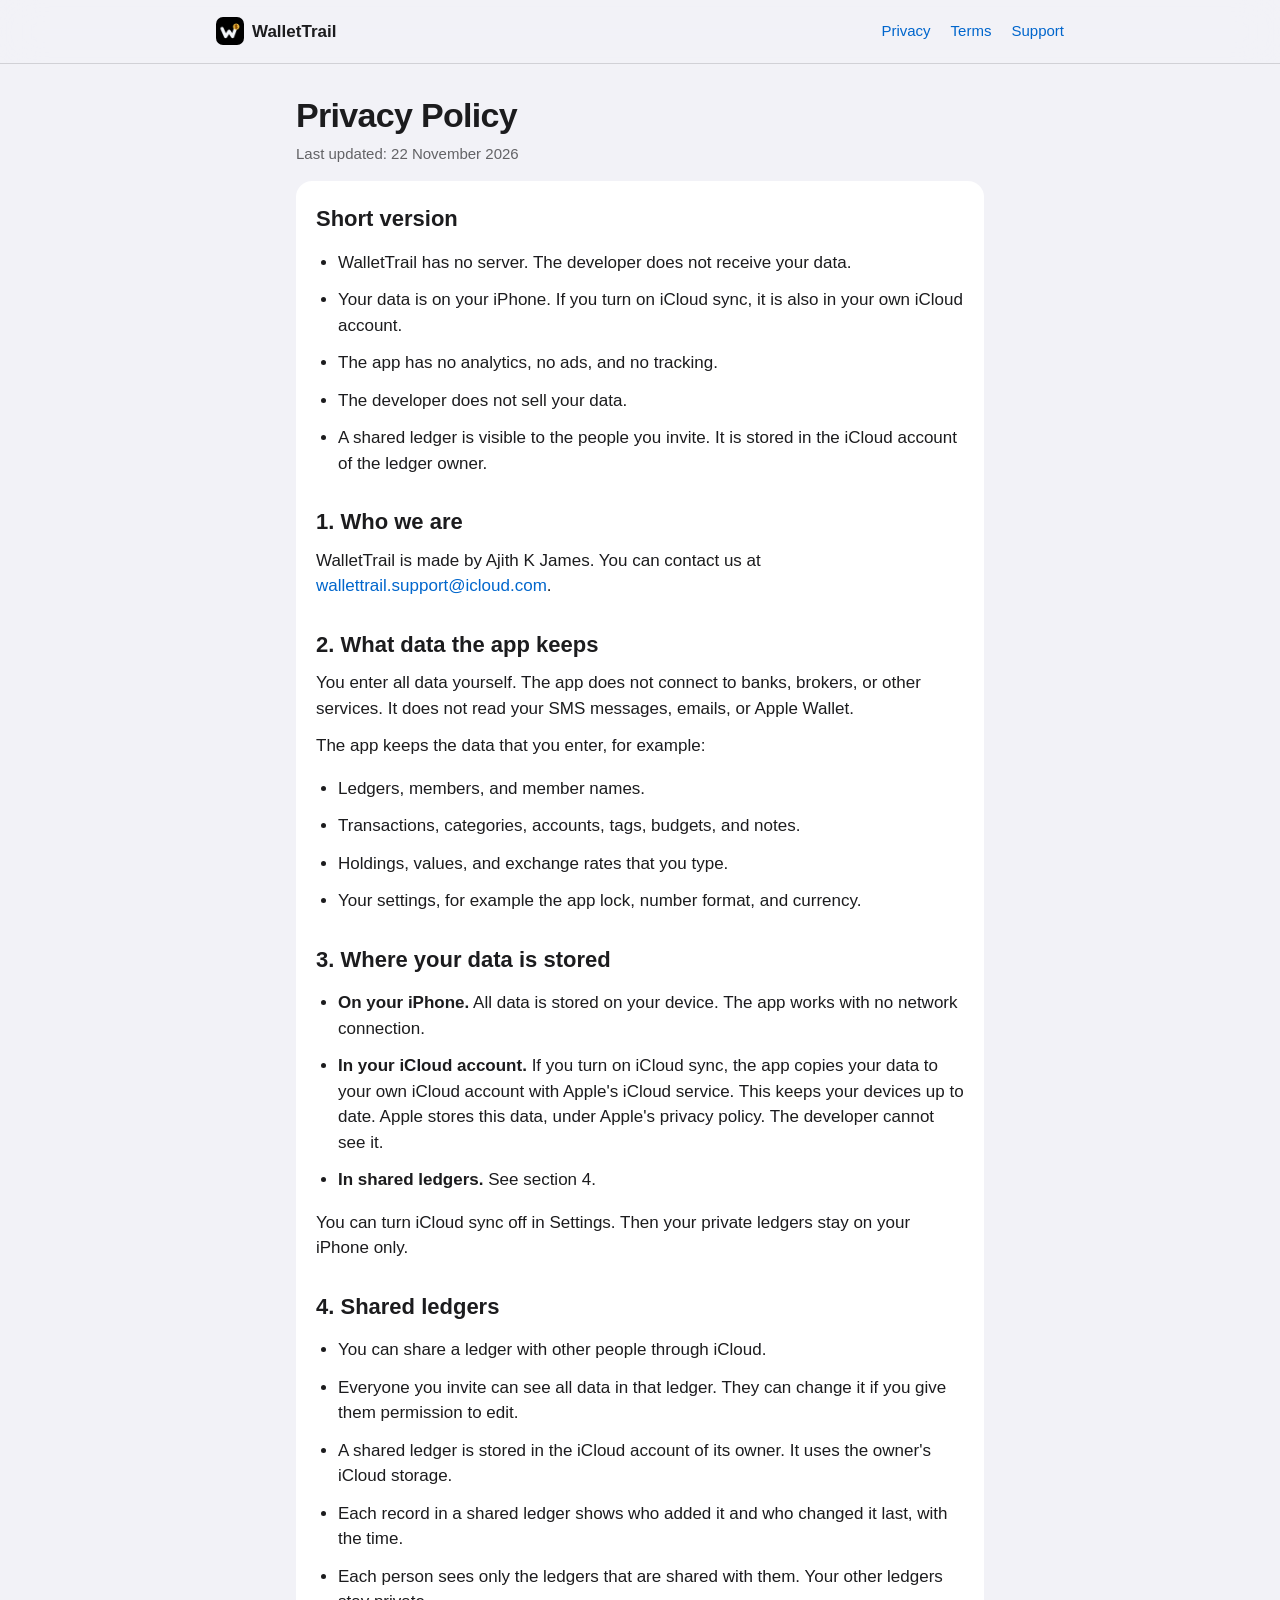
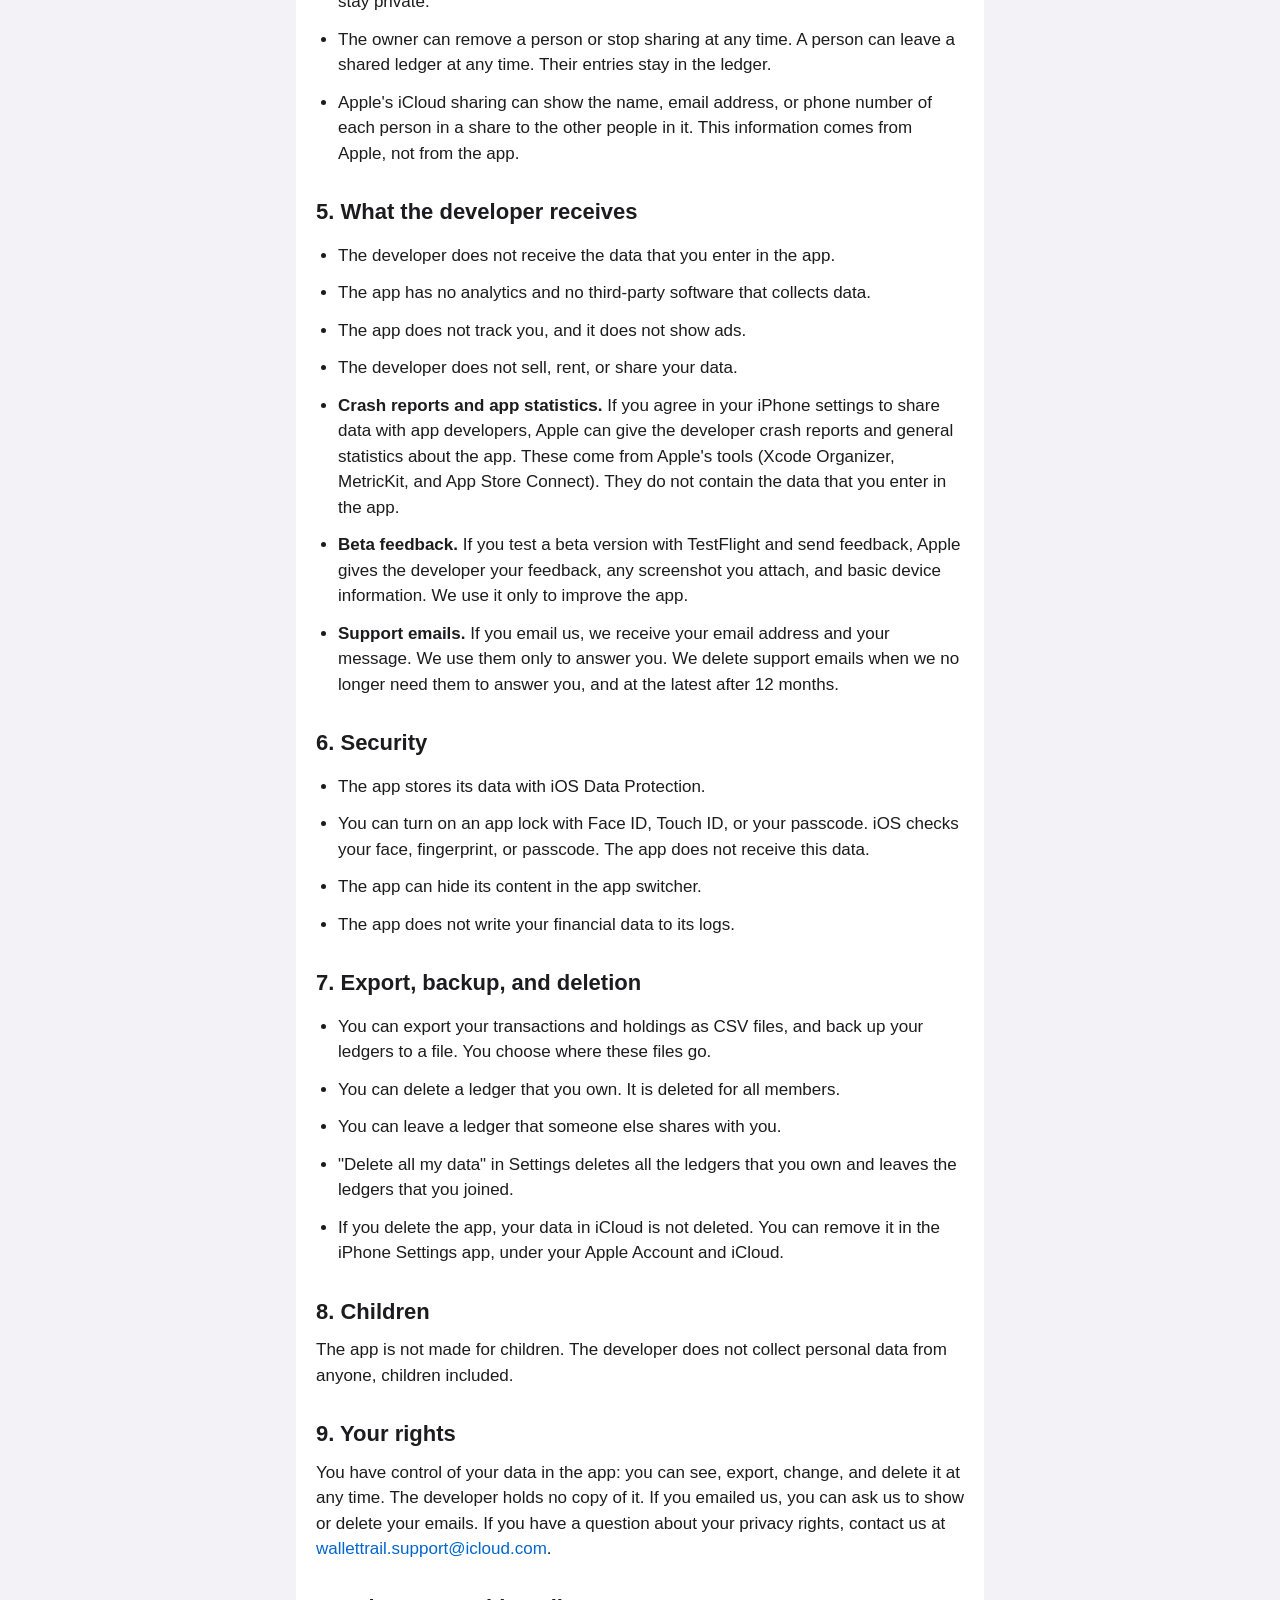
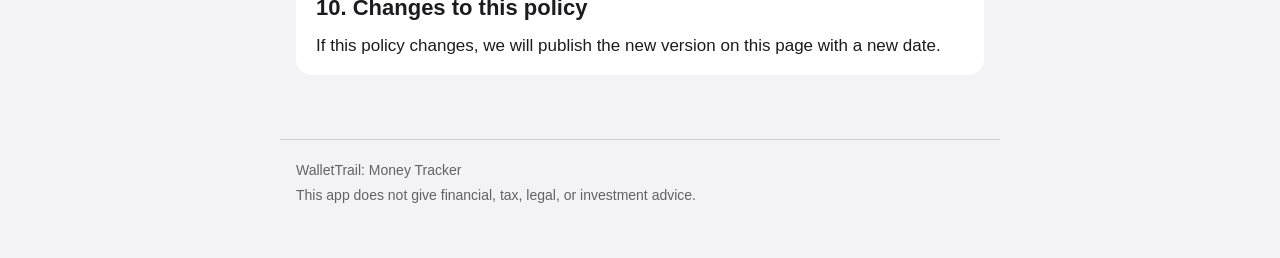
==== privacy/index.html @ 078bd581 "Add files via upload" ====
<!doctype html>
<html lang="en">
  <head>
    <meta charset="utf-8" />
    <meta name="viewport" content="width=device-width, initial-scale=1" />
    <meta name="color-scheme" content="light dark" />
    <meta name="referrer" content="no-referrer" />
    <meta name="description" content="How WalletTrail handles your data: it stays on your iPhone and in your own iCloud." />
    <link rel="apple-touch-icon" href="../apple-touch-icon.png" />
    <title>Privacy Policy — WalletTrail</title>
    <link rel="stylesheet" crossorigin href="../assets/index-BAMMRx-Z.css">
  </head>
  <body>
    <div id="root"><header class="bar"><nav class="nav" aria-label="Main"><a class="brand" href="../"><picture><source srcSet="../icon-dark.png" media="(prefers-color-scheme: dark)"/><img src="../icon-light.png" alt="" width="28" height="28"/></picture><span>WalletTrail</span></a><span class="links"><a href="../privacy/">Privacy</a><a href="../terms/">Terms</a><a href="../support/">Support</a></span></nav></header><main class="main"><h1>Privacy Policy</h1><p class="muted">Last updated: 22 November 2026</p><article class="card prose"><h2>Short version</h2><ul><li>WalletTrail has no server. The developer does not receive your data.</li><li>Your data is on your iPhone. If you turn on iCloud sync, it is also in your own iCloud account.</li><li>The app has no analytics, no ads, and no tracking.</li><li>The developer does not sell your data.</li><li>A shared ledger is visible to the people you invite. It is stored in the iCloud account of the ledger owner.</li></ul><h2>1. Who we are</h2><p>WalletTrail is made by Ajith K James. You can contact us at <a href="mailto:wallettrail.support@icloud.com">wallettrail.support@icloud.com</a>.</p><h2>2. What data the app keeps</h2><p>You enter all data yourself. The app does not connect to banks, brokers, or other services. It does not read your SMS messages, emails, or Apple Wallet.</p><p>The app keeps the data that you enter, for example:</p><ul><li>Ledgers, members, and member names.</li><li>Transactions, categories, accounts, tags, budgets, and notes.</li><li>Holdings, values, and exchange rates that you type.</li><li>Your settings, for example the app lock, number format, and currency.</li></ul><h2>3. Where your data is stored</h2><ul><li><strong>On your iPhone.</strong> All data is stored on your device. The app works with no network connection.</li><li><strong>In your iCloud account.</strong> If you turn on iCloud sync, the app copies your data to your own iCloud account with Apple&#x27;s iCloud service. This keeps your devices up to date. Apple stores this data, under Apple&#x27;s privacy policy. The developer cannot see it.</li><li><strong>In shared ledgers.</strong> See section 4.</li></ul><p>You can turn iCloud sync off in Settings. Then your private ledgers stay on your iPhone only.</p><h2>4. Shared ledgers</h2><ul><li>You can share a ledger with other people through iCloud.</li><li>Everyone you invite can see all data in that ledger. They can change it if you give them permission to edit.</li><li>A shared ledger is stored in the iCloud account of its owner. It uses the owner&#x27;s iCloud storage.</li><li>Each record in a shared ledger shows who added it and who changed it last, with the time.</li><li>Each person sees only the ledgers that are shared with them. Your other ledgers stay private.</li><li>The owner can remove a person or stop sharing at any time. A person can leave a shared ledger at any time. Their entries stay in the ledger.</li><li>Apple&#x27;s iCloud sharing can show the name, email address, or phone number of each person in a share to the other people in it. This information comes from Apple, not from the app.</li></ul><h2>5. What the developer receives</h2><ul><li>The developer does not receive the data that you enter in the app.</li><li>The app has no analytics and no third-party software that collects data.</li><li>The app does not track you, and it does not show ads.</li><li>The developer does not sell, rent, or share your data.</li><li><strong>Crash reports and app statistics.</strong> If you agree in your iPhone settings to share data with app developers, Apple can give the developer crash reports and general statistics about the app. These come from Apple&#x27;s tools (Xcode Organizer, MetricKit, and App Store Connect). They do not contain the data that you enter in the app.</li><li><strong>Beta feedback.</strong> If you test a beta version with TestFlight and send feedback, Apple gives the developer your feedback, any screenshot you attach, and basic device information. We use it only to improve the app.</li><li><strong>Support emails.</strong> If you email us, we receive your email address and your message. We use them only to answer you. We delete support emails when we no longer need them to answer you, and at the latest after 12 months.</li></ul><h2>6. Security</h2><ul><li>The app stores its data with iOS Data Protection.</li><li>You can turn on an app lock with Face ID, Touch ID, or your passcode. iOS checks your face, fingerprint, or passcode. The app does not receive this data.</li><li>The app can hide its content in the app switcher.</li><li>The app does not write your financial data to its logs.</li></ul><h2>7. Export, backup, and deletion</h2><ul><li>You can export your transactions and holdings as CSV files, and back up your ledgers to a file. You choose where these files go.</li><li>You can delete a ledger that you own. It is deleted for all members.</li><li>You can leave a ledger that someone else shares with you.</li><li>&quot;Delete all my data&quot; in Settings deletes all the ledgers that you own and leaves the ledgers that you joined.</li><li>If you delete the app, your data in iCloud is not deleted. You can remove it in the iPhone Settings app, under your Apple Account and iCloud.</li></ul><h2>8. Children</h2><p>The app is not made for children. The developer does not collect personal data from anyone, children included.</p><h2>9. Your rights</h2><p>You have control of your data in the app: you can see, export, change, and delete it at any time. The developer holds no copy of it. If you emailed us, you can ask us to show or delete your emails. If you have a question about your privacy rights, contact us at <a href="mailto:wallettrail.support@icloud.com">wallettrail.support@icloud.com</a>.</p><h2>10. Changes to this policy</h2><p>If this policy changes, we will publish the new version on this page with a new date.</p></article></main><footer class="footer"><p>WalletTrail: Money Tracker</p><p>This app does not give financial, tax, legal, or investment advice.</p></footer></div>
  </body>
</html>
---- assets/index-BAMMRx-Z.css ----
:root{--lightningcss-light:initial;--lightningcss-dark: ;color-scheme:light dark;--bg:#f2f2f7;--card:#fff;--text:#1c1c1e;--muted:#636366;--accent:#06c;--line:#d1d1d6;--bar:#f2f2f7cc}@media (prefers-color-scheme:dark){:root{--lightningcss-light: ;--lightningcss-dark:initial;--bg:#000;--card:#1c1c1e;--text:#f2f2f7;--muted:#aeaeb2;--accent:#4da3ff;--line:#38383a;--bar:#000000bf}}*{box-sizing:border-box}html{-webkit-text-size-adjust:100%}body{background:var(--bg);color:var(--text);margin:0;font:17px/1.5 -apple-system,BlinkMacSystemFont,SF Pro Text,Helvetica Neue,Arial,sans-serif}a{color:var(--accent);text-decoration:none}a:hover,a:focus-visible{text-decoration:underline}.bar{z-index:1;background:var(--bar);-webkit-backdrop-filter:saturate(180%)blur(20px);backdrop-filter:saturate(180%)blur(20px);border-bottom:1px solid var(--line);position:sticky;top:0}.nav{flex-wrap:wrap;justify-content:space-between;align-items:center;gap:16px;max-width:880px;margin:0 auto;padding:10px 16px;display:flex}.brand{color:var(--text);align-items:center;gap:8px;font-weight:600;display:inline-flex}.brand img{border-radius:7px;display:block}.links{gap:20px;font-size:15px;display:inline-flex}.links a{padding:10px 0;display:inline-block}.main{max-width:720px;margin:0 auto;padding:32px 16px 48px}h1{letter-spacing:-.02em;margin:0 0 8px;font-size:34px;line-height:1.15}h2{margin:32px 0 8px;font-size:22px;line-height:1.25}.muted{color:var(--muted);margin:0 0 16px;font-size:15px}.card{background:var(--card);border-radius:16px;margin:16px 0;padding:4px 20px}.prose p,.prose li{margin:12px 0}.prose h2:first-child{margin-top:20px}ul{padding-left:22px}.hero{text-align:center;padding:24px 0 8px}.hero-icon{border-radius:28px;box-shadow:0 8px 24px #00000026}.hero h1{margin-top:20px;font-size:44px}.lead{max-width:30ch;margin:8px auto 12px;font-size:21px;line-height:1.4}.grid{grid-template-columns:repeat(auto-fit,minmax(260px,1fr));gap:16px;margin-top:24px;display:grid}.grid .card{margin:0;padding:16px 20px}.feature h2{margin:4px 0 6px;font-size:19px}.feature p{color:var(--muted);margin:0 0 4px}.footer{border-top:1px solid var(--line);max-width:720px;color:var(--muted);margin:0 auto;padding:16px 16px 48px;font-size:14px}.footer p{margin:4px 0}
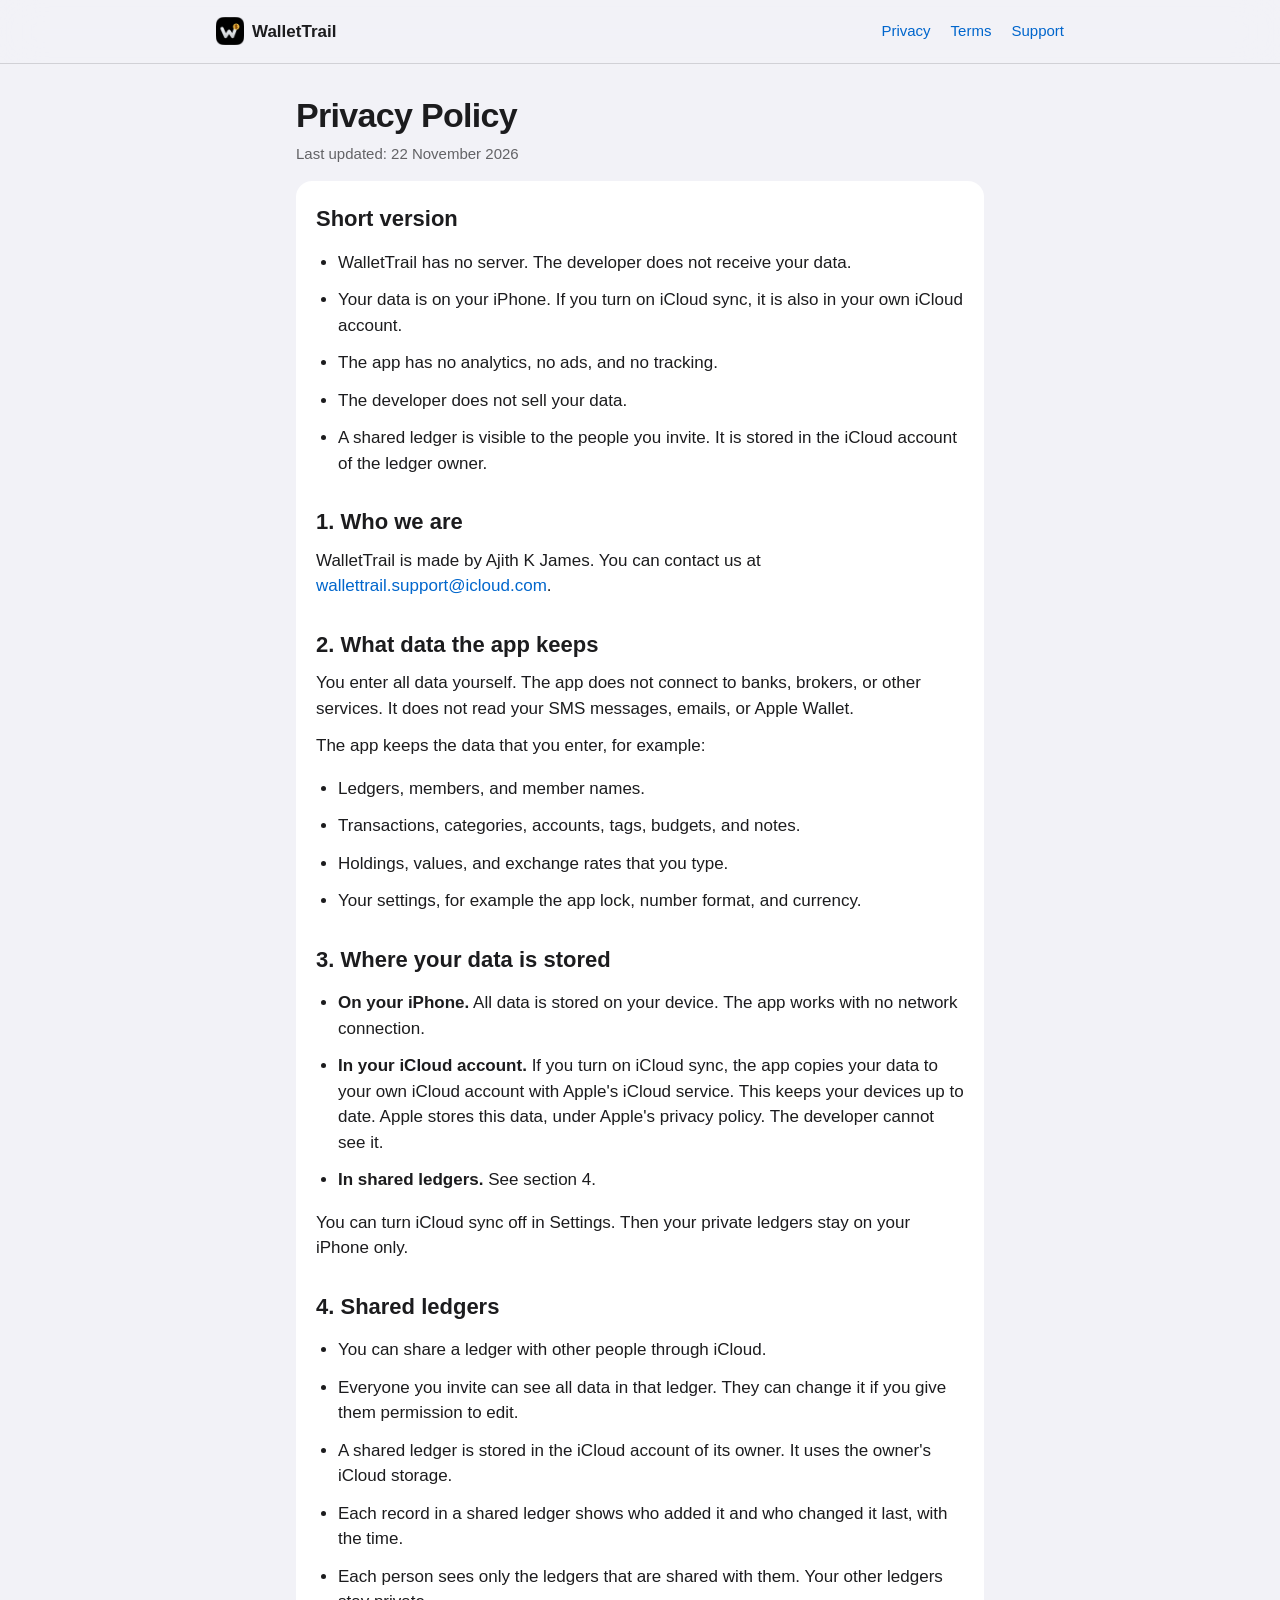
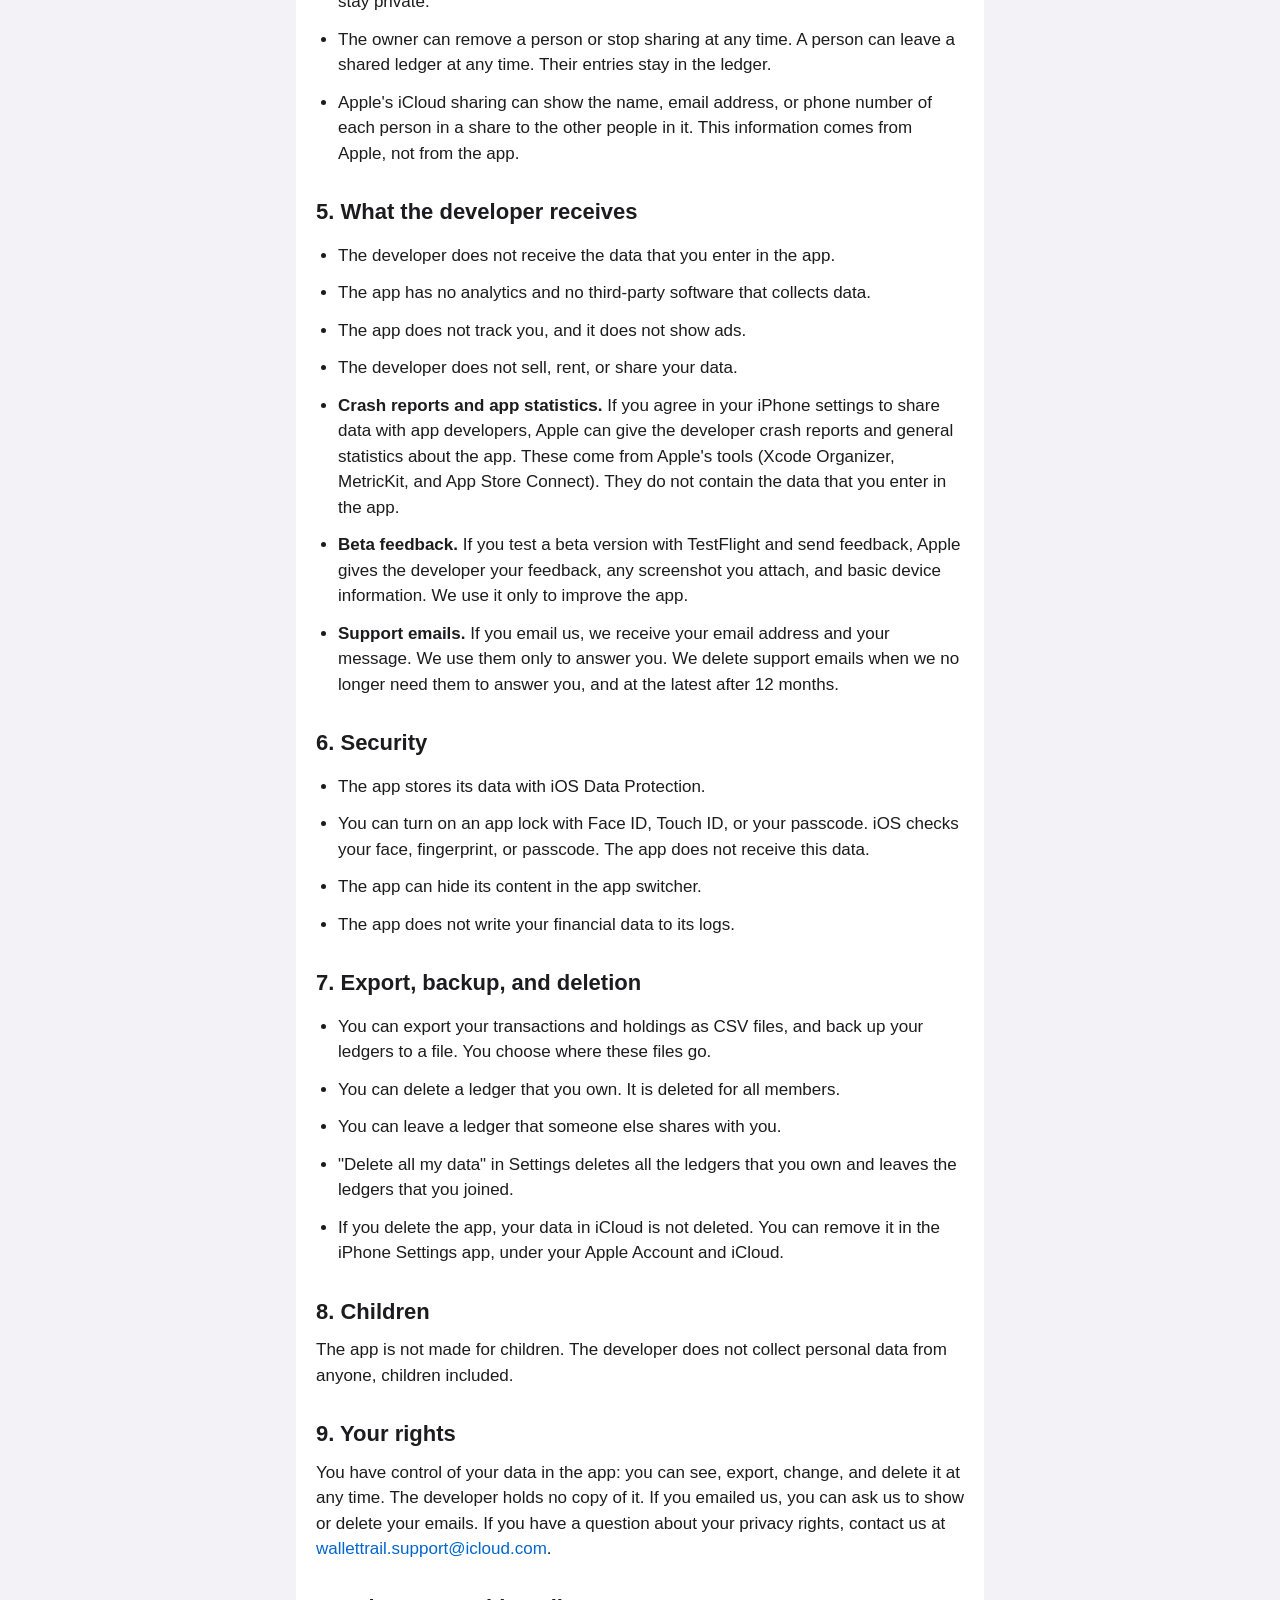
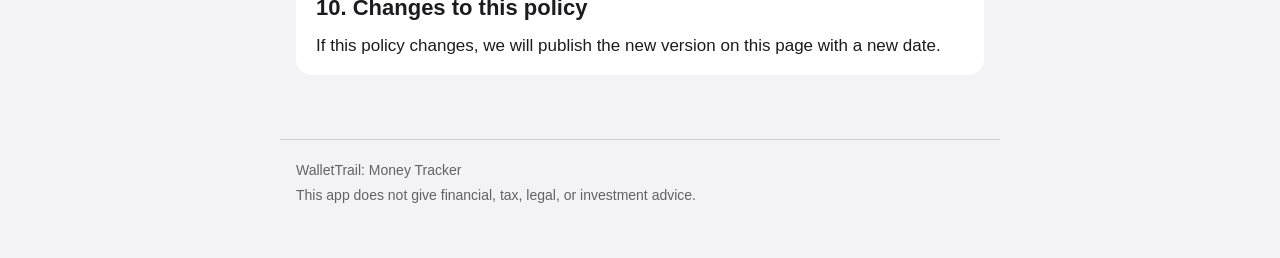
==== commit 195fe697: "Add files via upload" ====
--- a/privacy/index.html
+++ b/privacy/index.html
@@ -8,7 +8,7 @@
     <meta name="description" content="How WalletTrail handles your data: it stays on your iPhone and in your own iCloud." />
     <link rel="apple-touch-icon" href="../apple-touch-icon.png" />
     <title>Privacy Policy — WalletTrail</title>
-    <link rel="stylesheet" crossorigin href="../assets/index-BAMMRx-Z.css">
+    <link rel="stylesheet" crossorigin href="../assets/index-NxBphor-.css">
   </head>
   <body>
     <div id="root"><header class="bar"><nav class="nav" aria-label="Main"><a class="brand" href="../"><picture><source srcSet="../icon-dark.png" media="(prefers-color-scheme: dark)"/><img src="../icon-light.png" alt="" width="28" height="28"/></picture><span>WalletTrail</span></a><span class="links"><a href="../privacy/">Privacy</a><a href="../terms/">Terms</a><a href="../support/">Support</a></span></nav></header><main class="main"><h1>Privacy Policy</h1><p class="muted">Last updated: 22 November 2026</p><article class="card prose"><h2>Short version</h2><ul><li>WalletTrail has no server. The developer does not receive your data.</li><li>Your data is on your iPhone. If you turn on iCloud sync, it is also in your own iCloud account.</li><li>The app has no analytics, no ads, and no tracking.</li><li>The developer does not sell your data.</li><li>A shared ledger is visible to the people you invite. It is stored in the iCloud account of the ledger owner.</li></ul><h2>1. Who we are</h2><p>WalletTrail is made by Ajith K James. You can contact us at <a href="mailto:wallettrail.support@icloud.com">wallettrail.support@icloud.com</a>.</p><h2>2. What data the app keeps</h2><p>You enter all data yourself. The app does not connect to banks, brokers, or other services. It does not read your SMS messages, emails, or Apple Wallet.</p><p>The app keeps the data that you enter, for example:</p><ul><li>Ledgers, members, and member names.</li><li>Transactions, categories, accounts, tags, budgets, and notes.</li><li>Holdings, values, and exchange rates that you type.</li><li>Your settings, for example the app lock, number format, and currency.</li></ul><h2>3. Where your data is stored</h2><ul><li><strong>On your iPhone.</strong> All data is stored on your device. The app works with no network connection.</li><li><strong>In your iCloud account.</strong> If you turn on iCloud sync, the app copies your data to your own iCloud account with Apple&#x27;s iCloud service. This keeps your devices up to date. Apple stores this data, under Apple&#x27;s privacy policy. The developer cannot see it.</li><li><strong>In shared ledgers.</strong> See section 4.</li></ul><p>You can turn iCloud sync off in Settings. Then your private ledgers stay on your iPhone only.</p><h2>4. Shared ledgers</h2><ul><li>You can share a ledger with other people through iCloud.</li><li>Everyone you invite can see all data in that ledger. They can change it if you give them permission to edit.</li><li>A shared ledger is stored in the iCloud account of its owner. It uses the owner&#x27;s iCloud storage.</li><li>Each record in a shared ledger shows who added it and who changed it last, with the time.</li><li>Each person sees only the ledgers that are shared with them. Your other ledgers stay private.</li><li>The owner can remove a person or stop sharing at any time. A person can leave a shared ledger at any time. Their entries stay in the ledger.</li><li>Apple&#x27;s iCloud sharing can show the name, email address, or phone number of each person in a share to the other people in it. This information comes from Apple, not from the app.</li></ul><h2>5. What the developer receives</h2><ul><li>The developer does not receive the data that you enter in the app.</li><li>The app has no analytics and no third-party software that collects data.</li><li>The app does not track you, and it does not show ads.</li><li>The developer does not sell, rent, or share your data.</li><li><strong>Crash reports and app statistics.</strong> If you agree in your iPhone settings to share data with app developers, Apple can give the developer crash reports and general statistics about the app. These come from Apple&#x27;s tools (Xcode Organizer, MetricKit, and App Store Connect). They do not contain the data that you enter in the app.</li><li><strong>Beta feedback.</strong> If you test a beta version with TestFlight and send feedback, Apple gives the developer your feedback, any screenshot you attach, and basic device information. We use it only to improve the app.</li><li><strong>Support emails.</strong> If you email us, we receive your email address and your message. We use them only to answer you. We delete support emails when we no longer need them to answer you, and at the latest after 12 months.</li></ul><h2>6. Security</h2><ul><li>The app stores its data with iOS Data Protection.</li><li>You can turn on an app lock with Face ID, Touch ID, or your passcode. iOS checks your face, fingerprint, or passcode. The app does not receive this data.</li><li>The app can hide its content in the app switcher.</li><li>The app does not write your financial data to its logs.</li></ul><h2>7. Export, backup, and deletion</h2><ul><li>You can export your transactions and holdings as CSV files, and back up your ledgers to a file. You choose where these files go.</li><li>You can delete a ledger that you own. It is deleted for all members.</li><li>You can leave a ledger that someone else shares with you.</li><li>&quot;Delete all my data&quot; in Settings deletes all the ledgers that you own and leaves the ledgers that you joined.</li><li>If you delete the app, your data in iCloud is not deleted. You can remove it in the iPhone Settings app, under your Apple Account and iCloud.</li></ul><h2>8. Children</h2><p>The app is not made for children. The developer does not collect personal data from anyone, children included.</p><h2>9. Your rights</h2><p>You have control of your data in the app: you can see, export, change, and delete it at any time. The developer holds no copy of it. If you emailed us, you can ask us to show or delete your emails. If you have a question about your privacy rights, contact us at <a href="mailto:wallettrail.support@icloud.com">wallettrail.support@icloud.com</a>.</p><h2>10. Changes to this policy</h2><p>If this policy changes, we will publish the new version on this page with a new date.</p></article></main><footer class="footer"><p>WalletTrail: Money Tracker</p><p>This app does not give financial, tax, legal, or investment advice.</p></footer></div>
--- a/assets/index-NxBphor-.css
+++ b/assets/index-NxBphor-.css
@@ -0,0 +1 @@
+:root{--lightningcss-light:initial;--lightningcss-dark: ;color-scheme:light dark;--bg:#f2f2f7;--card:#fff;--text:#1c1c1e;--muted:#636366;--accent:#06c;--line:#d1d1d6;--bar:#f2f2f7cc}@media (prefers-color-scheme:dark){:root{--lightningcss-light: ;--lightningcss-dark:initial;--bg:#000;--card:#1c1c1e;--text:#f2f2f7;--muted:#aeaeb2;--accent:#4da3ff;--line:#38383a;--bar:#000000bf}}*{box-sizing:border-box}html{-webkit-text-size-adjust:100%}body{background:var(--bg);color:var(--text);margin:0;font:17px/1.5 -apple-system,BlinkMacSystemFont,SF Pro Text,Helvetica Neue,Arial,sans-serif}a{color:var(--accent);text-decoration:none}a:hover,a:focus-visible{text-decoration:underline}.bar{z-index:1;background:var(--bar);-webkit-backdrop-filter:saturate(180%)blur(20px);backdrop-filter:saturate(180%)blur(20px);border-bottom:1px solid var(--line);position:sticky;top:0}.nav{flex-wrap:wrap;justify-content:space-between;align-items:center;gap:16px;max-width:880px;margin:0 auto;padding:10px 16px;display:flex}.brand{color:var(--text);align-items:center;gap:8px;font-weight:600;display:inline-flex}.brand img{display:block}.links{gap:20px;font-size:15px;display:inline-flex}.links a{padding:10px 0;display:inline-block}.main{max-width:720px;margin:0 auto;padding:32px 16px 48px}h1{letter-spacing:-.02em;margin:0 0 8px;font-size:34px;line-height:1.15}h2{margin:32px 0 8px;font-size:22px;line-height:1.25}.muted{color:var(--muted);margin:0 0 16px;font-size:15px}.card{background:var(--card);border-radius:16px;margin:16px 0;padding:4px 20px}.prose p,.prose li{margin:12px 0}.prose h2:first-child{margin-top:20px}ul{padding-left:22px}.hero{text-align:center;padding:24px 0 8px}.hero-icon{filter:drop-shadow(0 8px 16px #0000002e)}.hero h1{margin-top:20px;font-size:44px}.lead{max-width:30ch;margin:8px auto 12px;font-size:21px;line-height:1.4}.grid{grid-template-columns:repeat(auto-fit,minmax(260px,1fr));gap:16px;margin-top:24px;display:grid}.grid .card{margin:0;padding:16px 20px}.feature h2{margin:4px 0 6px;font-size:19px}.feature p{color:var(--muted);margin:0 0 4px}.footer{border-top:1px solid var(--line);max-width:720px;color:var(--muted);margin:0 auto;padding:16px 16px 48px;font-size:14px}.footer p{margin:4px 0}
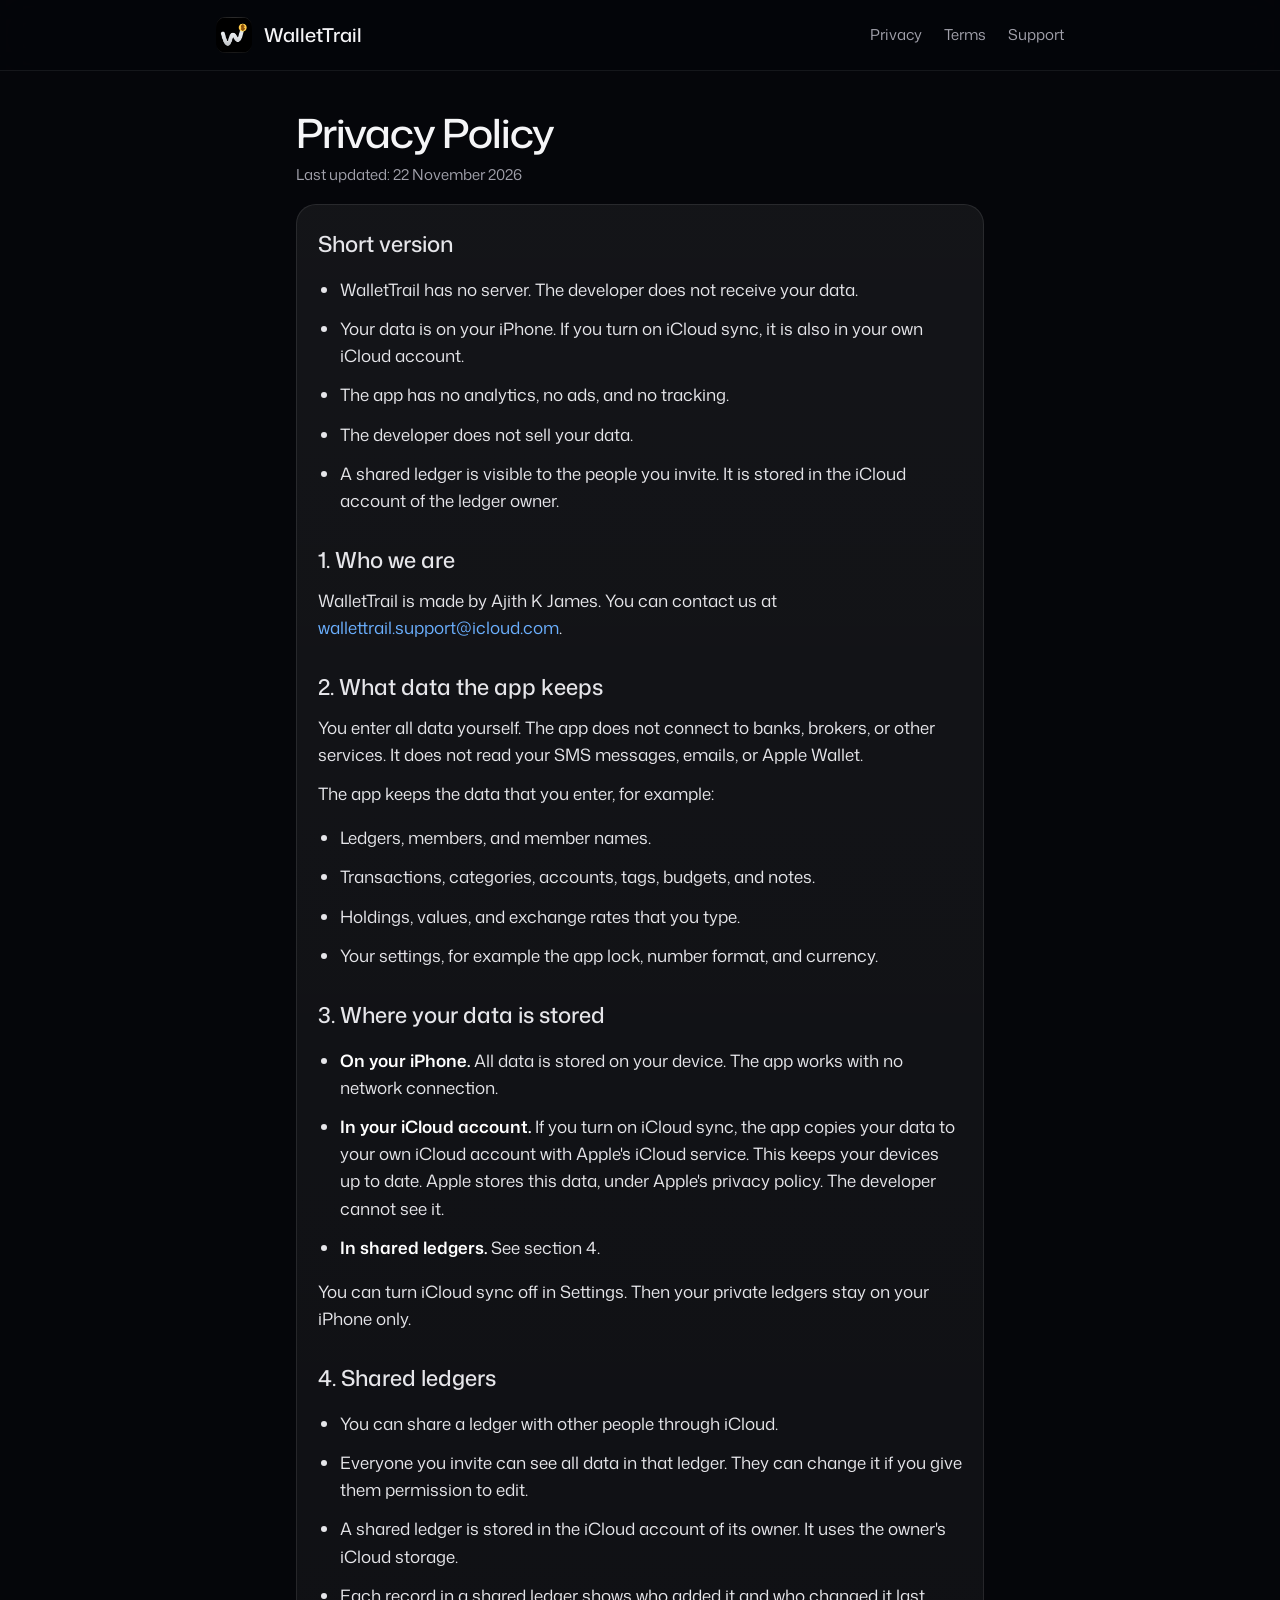
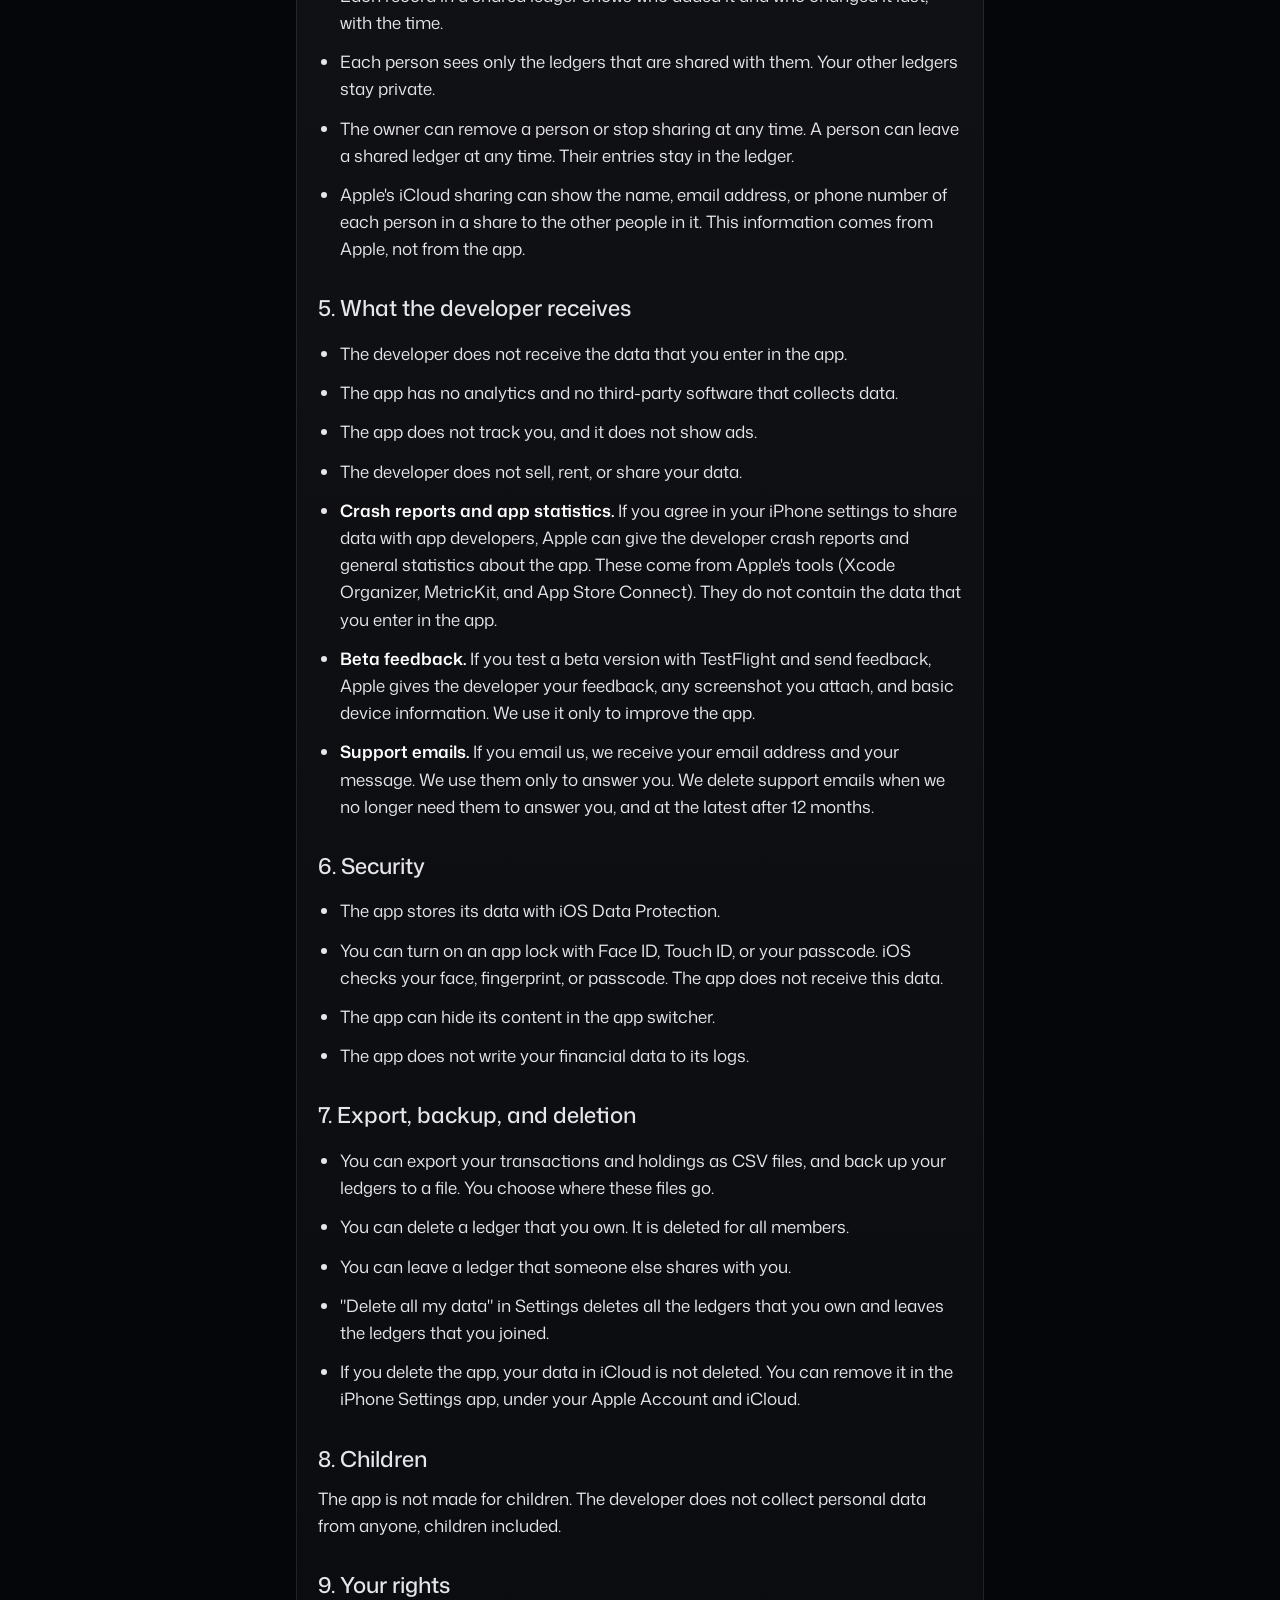
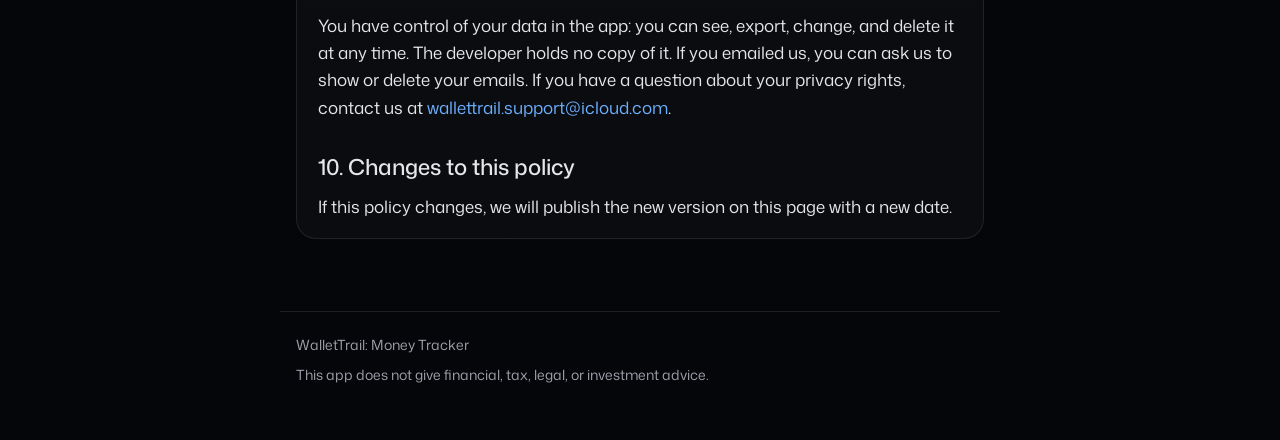
==== commit 0438f472: "New landing page (build 19 screens, H3 icon)" ====
--- a/privacy/index.html
+++ b/privacy/index.html
@@ -3,14 +3,15 @@
   <head>
     <meta charset="utf-8" />
     <meta name="viewport" content="width=device-width, initial-scale=1" />
-    <meta name="color-scheme" content="light dark" />
+    <meta name="color-scheme" content="dark" />
+    <meta name="theme-color" content="#05060a" />
     <meta name="referrer" content="no-referrer" />
     <meta name="description" content="How WalletTrail handles your data: it stays on your iPhone and in your own iCloud." />
     <link rel="apple-touch-icon" href="../apple-touch-icon.png" />
     <title>Privacy Policy — WalletTrail</title>
-    <link rel="stylesheet" crossorigin href="../assets/index-NxBphor-.css">
+    <link rel="stylesheet" crossorigin href="../assets/index-jFEwWYiS.css">
   </head>
   <body>
-    <div id="root"><header class="bar"><nav class="nav" aria-label="Main"><a class="brand" href="../"><picture><source srcSet="../icon-dark.png" media="(prefers-color-scheme: dark)"/><img src="../icon-light.png" alt="" width="28" height="28"/></picture><span>WalletTrail</span></a><span class="links"><a href="../privacy/">Privacy</a><a href="../terms/">Terms</a><a href="../support/">Support</a></span></nav></header><main class="main"><h1>Privacy Policy</h1><p class="muted">Last updated: 22 November 2026</p><article class="card prose"><h2>Short version</h2><ul><li>WalletTrail has no server. The developer does not receive your data.</li><li>Your data is on your iPhone. If you turn on iCloud sync, it is also in your own iCloud account.</li><li>The app has no analytics, no ads, and no tracking.</li><li>The developer does not sell your data.</li><li>A shared ledger is visible to the people you invite. It is stored in the iCloud account of the ledger owner.</li></ul><h2>1. Who we are</h2><p>WalletTrail is made by Ajith K James. You can contact us at <a href="mailto:wallettrail.support@icloud.com">wallettrail.support@icloud.com</a>.</p><h2>2. What data the app keeps</h2><p>You enter all data yourself. The app does not connect to banks, brokers, or other services. It does not read your SMS messages, emails, or Apple Wallet.</p><p>The app keeps the data that you enter, for example:</p><ul><li>Ledgers, members, and member names.</li><li>Transactions, categories, accounts, tags, budgets, and notes.</li><li>Holdings, values, and exchange rates that you type.</li><li>Your settings, for example the app lock, number format, and currency.</li></ul><h2>3. Where your data is stored</h2><ul><li><strong>On your iPhone.</strong> All data is stored on your device. The app works with no network connection.</li><li><strong>In your iCloud account.</strong> If you turn on iCloud sync, the app copies your data to your own iCloud account with Apple&#x27;s iCloud service. This keeps your devices up to date. Apple stores this data, under Apple&#x27;s privacy policy. The developer cannot see it.</li><li><strong>In shared ledgers.</strong> See section 4.</li></ul><p>You can turn iCloud sync off in Settings. Then your private ledgers stay on your iPhone only.</p><h2>4. Shared ledgers</h2><ul><li>You can share a ledger with other people through iCloud.</li><li>Everyone you invite can see all data in that ledger. They can change it if you give them permission to edit.</li><li>A shared ledger is stored in the iCloud account of its owner. It uses the owner&#x27;s iCloud storage.</li><li>Each record in a shared ledger shows who added it and who changed it last, with the time.</li><li>Each person sees only the ledgers that are shared with them. Your other ledgers stay private.</li><li>The owner can remove a person or stop sharing at any time. A person can leave a shared ledger at any time. Their entries stay in the ledger.</li><li>Apple&#x27;s iCloud sharing can show the name, email address, or phone number of each person in a share to the other people in it. This information comes from Apple, not from the app.</li></ul><h2>5. What the developer receives</h2><ul><li>The developer does not receive the data that you enter in the app.</li><li>The app has no analytics and no third-party software that collects data.</li><li>The app does not track you, and it does not show ads.</li><li>The developer does not sell, rent, or share your data.</li><li><strong>Crash reports and app statistics.</strong> If you agree in your iPhone settings to share data with app developers, Apple can give the developer crash reports and general statistics about the app. These come from Apple&#x27;s tools (Xcode Organizer, MetricKit, and App Store Connect). They do not contain the data that you enter in the app.</li><li><strong>Beta feedback.</strong> If you test a beta version with TestFlight and send feedback, Apple gives the developer your feedback, any screenshot you attach, and basic device information. We use it only to improve the app.</li><li><strong>Support emails.</strong> If you email us, we receive your email address and your message. We use them only to answer you. We delete support emails when we no longer need them to answer you, and at the latest after 12 months.</li></ul><h2>6. Security</h2><ul><li>The app stores its data with iOS Data Protection.</li><li>You can turn on an app lock with Face ID, Touch ID, or your passcode. iOS checks your face, fingerprint, or passcode. The app does not receive this data.</li><li>The app can hide its content in the app switcher.</li><li>The app does not write your financial data to its logs.</li></ul><h2>7. Export, backup, and deletion</h2><ul><li>You can export your transactions and holdings as CSV files, and back up your ledgers to a file. You choose where these files go.</li><li>You can delete a ledger that you own. It is deleted for all members.</li><li>You can leave a ledger that someone else shares with you.</li><li>&quot;Delete all my data&quot; in Settings deletes all the ledgers that you own and leaves the ledgers that you joined.</li><li>If you delete the app, your data in iCloud is not deleted. You can remove it in the iPhone Settings app, under your Apple Account and iCloud.</li></ul><h2>8. Children</h2><p>The app is not made for children. The developer does not collect personal data from anyone, children included.</p><h2>9. Your rights</h2><p>You have control of your data in the app: you can see, export, change, and delete it at any time. The developer holds no copy of it. If you emailed us, you can ask us to show or delete your emails. If you have a question about your privacy rights, contact us at <a href="mailto:wallettrail.support@icloud.com">wallettrail.support@icloud.com</a>.</p><h2>10. Changes to this policy</h2><p>If this policy changes, we will publish the new version on this page with a new date.</p></article></main><footer class="footer"><p>WalletTrail: Money Tracker</p><p>This app does not give financial, tax, legal, or investment advice.</p></footer></div>
+    <div id="root"><link rel="preload" as="image" href="../icon-light.png"/><header class="bar"><nav class="nav" aria-label="Main"><a class="brand" href="../"><img src="../icon-light.png" alt="" width="36" height="36"/><span>WalletTrail</span></a><span class="links"><a href="../privacy/">Privacy</a><a href="../terms/">Terms</a><a href="../support/">Support</a></span></nav></header><main class="main"><h1>Privacy Policy</h1><p class="muted">Last updated: 22 November 2026</p><article class="card prose"><h2>Short version</h2><ul><li>WalletTrail has no server. The developer does not receive your data.</li><li>Your data is on your iPhone. If you turn on iCloud sync, it is also in your own iCloud account.</li><li>The app has no analytics, no ads, and no tracking.</li><li>The developer does not sell your data.</li><li>A shared ledger is visible to the people you invite. It is stored in the iCloud account of the ledger owner.</li></ul><h2>1. Who we are</h2><p>WalletTrail is made by Ajith K James. You can contact us at <a href="mailto:wallettrail.support@icloud.com">wallettrail.support@icloud.com</a>.</p><h2>2. What data the app keeps</h2><p>You enter all data yourself. The app does not connect to banks, brokers, or other services. It does not read your SMS messages, emails, or Apple Wallet.</p><p>The app keeps the data that you enter, for example:</p><ul><li>Ledgers, members, and member names.</li><li>Transactions, categories, accounts, tags, budgets, and notes.</li><li>Holdings, values, and exchange rates that you type.</li><li>Your settings, for example the app lock, number format, and currency.</li></ul><h2>3. Where your data is stored</h2><ul><li><strong>On your iPhone.</strong> All data is stored on your device. The app works with no network connection.</li><li><strong>In your iCloud account.</strong> If you turn on iCloud sync, the app copies your data to your own iCloud account with Apple&#x27;s iCloud service. This keeps your devices up to date. Apple stores this data, under Apple&#x27;s privacy policy. The developer cannot see it.</li><li><strong>In shared ledgers.</strong> See section 4.</li></ul><p>You can turn iCloud sync off in Settings. Then your private ledgers stay on your iPhone only.</p><h2>4. Shared ledgers</h2><ul><li>You can share a ledger with other people through iCloud.</li><li>Everyone you invite can see all data in that ledger. They can change it if you give them permission to edit.</li><li>A shared ledger is stored in the iCloud account of its owner. It uses the owner&#x27;s iCloud storage.</li><li>Each record in a shared ledger shows who added it and who changed it last, with the time.</li><li>Each person sees only the ledgers that are shared with them. Your other ledgers stay private.</li><li>The owner can remove a person or stop sharing at any time. A person can leave a shared ledger at any time. Their entries stay in the ledger.</li><li>Apple&#x27;s iCloud sharing can show the name, email address, or phone number of each person in a share to the other people in it. This information comes from Apple, not from the app.</li></ul><h2>5. What the developer receives</h2><ul><li>The developer does not receive the data that you enter in the app.</li><li>The app has no analytics and no third-party software that collects data.</li><li>The app does not track you, and it does not show ads.</li><li>The developer does not sell, rent, or share your data.</li><li><strong>Crash reports and app statistics.</strong> If you agree in your iPhone settings to share data with app developers, Apple can give the developer crash reports and general statistics about the app. These come from Apple&#x27;s tools (Xcode Organizer, MetricKit, and App Store Connect). They do not contain the data that you enter in the app.</li><li><strong>Beta feedback.</strong> If you test a beta version with TestFlight and send feedback, Apple gives the developer your feedback, any screenshot you attach, and basic device information. We use it only to improve the app.</li><li><strong>Support emails.</strong> If you email us, we receive your email address and your message. We use them only to answer you. We delete support emails when we no longer need them to answer you, and at the latest after 12 months.</li></ul><h2>6. Security</h2><ul><li>The app stores its data with iOS Data Protection.</li><li>You can turn on an app lock with Face ID, Touch ID, or your passcode. iOS checks your face, fingerprint, or passcode. The app does not receive this data.</li><li>The app can hide its content in the app switcher.</li><li>The app does not write your financial data to its logs.</li></ul><h2>7. Export, backup, and deletion</h2><ul><li>You can export your transactions and holdings as CSV files, and back up your ledgers to a file. You choose where these files go.</li><li>You can delete a ledger that you own. It is deleted for all members.</li><li>You can leave a ledger that someone else shares with you.</li><li>&quot;Delete all my data&quot; in Settings deletes all the ledgers that you own and leaves the ledgers that you joined.</li><li>If you delete the app, your data in iCloud is not deleted. You can remove it in the iPhone Settings app, under your Apple Account and iCloud.</li></ul><h2>8. Children</h2><p>The app is not made for children. The developer does not collect personal data from anyone, children included.</p><h2>9. Your rights</h2><p>You have control of your data in the app: you can see, export, change, and delete it at any time. The developer holds no copy of it. If you emailed us, you can ask us to show or delete your emails. If you have a question about your privacy rights, contact us at <a href="mailto:wallettrail.support@icloud.com">wallettrail.support@icloud.com</a>.</p><h2>10. Changes to this policy</h2><p>If this policy changes, we will publish the new version on this page with a new date.</p></article></main><footer class="footer"><p>WalletTrail: Money Tracker</p><p>This app does not give financial, tax, legal, or investment advice.</p></footer></div>
   </body>
 </html>
--- a/assets/index-jFEwWYiS.css
+++ b/assets/index-jFEwWYiS.css
@@ -0,0 +1 @@
+@font-face{font-family:Mona Sans Variable;font-style:normal;font-display:swap;font-weight:200 900;font-stretch:75% 125%;src:url(./mona-sans-vietnamese-standard-normal-Rd0aZl9c.woff2)format("woff2-variations");unicode-range:U+102-103,U+110-111,U+128-129,U+168-169,U+1A0-1A1,U+1AF-1B0,U+300-301,U+303-304,U+308-309,U+323,U+329,U+1EA0-1EF9,U+20AB}@font-face{font-family:Mona Sans Variable;font-style:normal;font-display:swap;font-weight:200 900;font-stretch:75% 125%;src:url(./mona-sans-latin-ext-standard-normal-CQ1tG6In.woff2)format("woff2-variations");unicode-range:U+100-2BA,U+2BD-2C5,U+2C7-2CC,U+2CE-2D7,U+2DD-2FF,U+304,U+308,U+329,U+1D00-1DBF,U+1E00-1E9F,U+1EF2-1EFF,U+2020,U+20A0-20AB,U+20AD-20C0,U+2113,U+2C60-2C7F,U+A720-A7FF}@font-face{font-family:Mona Sans Variable;font-style:normal;font-display:swap;font-weight:200 900;font-stretch:75% 125%;src:url(./mona-sans-latin-standard-normal-BMVx8nn_.woff2)format("woff2-variations");unicode-range:U+??,U+131,U+152-153,U+2BB-2BC,U+2C6,U+2DA,U+2DC,U+304,U+308,U+329,U+2000-206F,U+20AC,U+2122,U+2191,U+2193,U+2212,U+2215,U+FEFF,U+FFFD}@font-face{font-family:Geist Mono Variable;font-style:normal;font-display:swap;font-weight:100 900;src:url(./geist-mono-cyrillic-ext-wght-normal-X_5orZeX.woff2)format("woff2-variations");unicode-range:U+460-52F,U+1C80-1C8A,U+20B4,U+2DE0-2DFF,U+A640-A69F,U+FE2E-FE2F}@font-face{font-family:Geist Mono Variable;font-style:normal;font-display:swap;font-weight:100 900;src:url(./geist-mono-cyrillic-wght-normal-DiZS0aHC.woff2)format("woff2-variations");unicode-range:U+301,U+400-45F,U+490-491,U+4B0-4B1,U+2116}@font-face{font-family:Geist Mono Variable;font-style:normal;font-display:swap;font-weight:100 900;src:url(./geist-mono-symbols2-wght-normal-CO5SzqOn.woff2)format("woff2-variations");unicode-range:U+2000-2001,U+2004-2008,U+200A,U+23B8-23BD,U+2500-259F}@font-face{font-family:Geist Mono Variable;font-style:normal;font-display:swap;font-weight:100 900;src:url(./geist-mono-vietnamese-wght-normal-DadHysG0.woff2)format("woff2-variations");unicode-range:U+102-103,U+110-111,U+128-129,U+168-169,U+1A0-1A1,U+1AF-1B0,U+300-301,U+303-304,U+308-309,U+323,U+329,U+1EA0-1EF9,U+20AB}@font-face{font-family:Geist Mono Variable;font-style:normal;font-display:swap;font-weight:100 900;src:url(./geist-mono-latin-ext-wght-normal-Bwz-egvJ.woff2)format("woff2-variations");unicode-range:U+100-2BA,U+2BD-2C5,U+2C7-2CC,U+2CE-2D7,U+2DD-2FF,U+304,U+308,U+329,U+1D00-1DBF,U+1E00-1E9F,U+1EF2-1EFF,U+2020,U+20A0-20AB,U+20AD-20C0,U+2113,U+2C60-2C7F,U+A720-A7FF}@font-face{font-family:Geist Mono Variable;font-style:normal;font-display:swap;font-weight:100 900;src:url(./geist-mono-latin-wght-normal-XN7g48iV.woff2)format("woff2-variations");unicode-range:U+??,U+131,U+152-153,U+2BB-2BC,U+2C6,U+2DA,U+2DC,U+304,U+308,U+329,U+2000-206F,U+20AC,U+2122,U+2191,U+2193,U+2212,U+2215,U+FEFF,U+FFFD}:root{--lightningcss-light: ;--lightningcss-dark:initial;color-scheme:dark;--bg:#05060a;--ink:#f5f5f7;--muted:#a1a1ab;--line:#ffffff17;--blue:#3d9bff;--link:#6bb0ff;--sans:"Mona Sans Variable", -apple-system, BlinkMacSystemFont, "Helvetica Neue", Arial, sans-serif;--mono:"Geist Mono Variable", ui-monospace, "SF Mono", Menlo, monospace}*{box-sizing:border-box}html{-webkit-text-size-adjust:100%}body{background:var(--bg);color:var(--ink);font:16px/26px var(--sans);-webkit-font-smoothing:antialiased;margin:0}a{color:var(--link);text-decoration:none}a:hover{text-decoration:underline}a:focus-visible,button:focus-visible{outline:2px solid var(--blue);outline-offset:3px;border-radius:6px}.sr{clip:rect(0 0 0 0);white-space:nowrap;border:0;width:1px;height:1px;margin:-1px;padding:0;position:absolute;overflow:hidden}.wrap{z-index:1;width:min(100% - 160px,1280px);margin:0 auto;position:relative}.mono{font-family:var(--mono);font-size:13px;line-height:16px}.btn{white-space:nowrap;border-radius:999px;justify-content:center;align-items:center;gap:10px;height:48px;padding:0 26px;font-size:16px;font-weight:500;text-decoration:none;transition:transform .18s,box-shadow .18s,background-color .18s;display:inline-flex}.btn:hover{text-decoration:none;transform:translateY(-1px)}.btn:active{transform:translateY(1px)scale(.98)}a.btn.btn-main{color:#05060a;background:#fff;box-shadow:0 0 0 1px #fff3,0 10px 40px -8px #3d9bffb3}a.btn.btn-main:hover{color:#05060a;box-shadow:0 0 0 1px #fff6,0 14px 50px -6px #3d9bffe6}a.btn-glass{color:var(--ink);-webkit-backdrop-filter:blur(16px);backdrop-filter:blur(16px);background:#ffffff0f;box-shadow:inset 0 0 0 1px #ffffff24}a.btn-glass:hover{color:#fff;background:#ffffff1a}.btn-small{height:40px;padding:0 18px;font-size:15px}.bar{z-index:10;-webkit-backdrop-filter:saturate(160%)blur(20px);backdrop-filter:saturate(160%)blur(20px);background:#05060ac7;border-bottom:1px solid #ffffff12;position:sticky;top:0}.nav{flex-wrap:wrap;justify-content:space-between;align-items:center;gap:16px;max-width:880px;margin:0 auto;padding:12px 16px;display:flex}.brand{color:var(--ink);align-items:center;gap:12px;font-size:19px;font-weight:500;font-stretch:108%;display:inline-flex}.brand:hover{text-decoration:none}.brand img{display:block}.links{gap:22px;font-size:15px;display:inline-flex}.links a{color:var(--muted);padding:10px 0;display:inline-block}.links a:hover{color:#fff}.main{max-width:720px;margin:0 auto;padding:40px 16px 56px}.main h1{letter-spacing:-.03em;margin:0 0 8px;font-size:40px;font-weight:500;font-stretch:110%;line-height:1.08}.main h2{margin:32px 0 8px;font-size:22px;font-weight:500;line-height:1.3}.muted{color:var(--muted);margin:0 0 16px;font-size:15px}.card{background:linear-gradient(#ffffff0f,#ffffff06);border-radius:20px;margin:16px 0;padding:6px 22px;box-shadow:inset 0 0 0 1px #ffffff17}.prose{color:#e6e6ea;font-size:17px;line-height:1.6}.prose p,.prose li{margin:12px 0}.prose h2:first-child{margin-top:20px}.prose strong{color:#fff;font-weight:600}.prose ul{padding-left:22px}.footer{max-width:720px;color:var(--muted);border-top:1px solid #ffffff1a;margin:0 auto;padding:16px 16px 48px;font-size:14px}.footer p{margin:4px 0}.lp{overflow:hidden}.lp a{color:var(--ink)}.lp a:hover{color:#fff;text-decoration:none}.lp.still *,.lp.still :before,.lp.still :after{animation-play-state:paused!important}.lp .grid{grid-template-columns:repeat(12,minmax(0,1fr));column-gap:24px;display:grid}.sec{padding:128px 0 112px;position:relative}.h1,.h2,.h3{text-wrap:balance;margin:0;font-weight:500}.h1{letter-spacing:-.05em;font-size:80px;font-stretch:114%;line-height:.98}.h2{letter-spacing:-.04em;font-size:56px;font-stretch:110%;line-height:1.02}.h3{letter-spacing:-.01em;font-size:20px;font-stretch:104%;line-height:28px}.lead{color:var(--muted);margin:0;font-size:20px;line-height:30px}.intro{color:var(--muted);max-width:54ch;margin:20px 0 0;font-size:18px;line-height:28px}.dim{color:var(--muted)}.grad{background:linear-gradient(92deg,#fad2a5 0%,#f5c0ce 35%,#bcd3fb 70%,#6bb0ff 100%);color:#0000;-webkit-background-clip:text;background-clip:text}.eyebrow{color:var(--blue);margin:0 0 18px}.top{z-index:5;border-bottom:1px solid #ffffff12;height:72px;position:relative}.top .wrap{justify-content:space-between;align-items:center;gap:24px;height:72px;display:flex}.top-brand{align-items:center;gap:12px;display:flex}.top-brand img{width:40px;height:40px;display:block}.top-brand span{letter-spacing:-.015em;font-size:21px;font-weight:500;font-stretch:108%}.nav-links{gap:32px;font-size:15px;display:flex}.lp .nav-links a{color:var(--muted)}.lp .nav-links a:hover{color:#fff}.glass{-webkit-backdrop-filter:blur(24px);backdrop-filter:blur(24px);background:linear-gradient(#ffffff12,#ffffff05);border-radius:28px;transition:box-shadow .25s;position:relative;overflow:hidden;box-shadow:inset 0 0 0 1px #ffffff17,inset 0 1px #ffffff1f}.glass:hover{box-shadow:inset 0 0 0 1px #ffffff38,inset 0 1px #fff3}.glass p{color:var(--muted);margin:8px 0 0}.inset{background:#ffffff0f;border-radius:18px;box-shadow:inset 0 0 0 1px #ffffff14}.chip{-webkit-backdrop-filter:blur(18px);backdrop-filter:blur(18px);white-space:nowrap;background:#12131ab8;border-radius:18px;align-items:center;gap:10px;padding:12px 16px;font-size:15px;line-height:20px;animation:3.6s ease-in-out infinite bob;display:flex;position:absolute;box-shadow:inset 0 0 0 1px #ffffff24,0 20px 40px -20px #000c}.chip small{color:var(--muted);font-size:12px;line-height:16px;display:block}.chip b{margin-left:10px;font-weight:500}.sq{border-radius:9px;flex:none;justify-content:center;align-items:center;width:30px;height:30px;font-size:14px;font-weight:600;display:flex}.sq.round{border-radius:50%}.sq svg{width:17px;height:17px}@keyframes bob{0%,to{transform:translateY(0)}50%{transform:translateY(-10px)}}.phone{background:#0b0b0c;border-radius:15.5%/7.1%;padding:2.9%;position:relative;box-shadow:0 0 0 1.5px #34343a,0 50px 90px -30px #000000e6,0 0 90px -16px #3d9bff73}.phone img{border-radius:13.4%/6.15%;width:100%;height:auto;display:block}.scan{pointer-events:none;border-radius:13.4%/6.15%;position:absolute;inset:2.9%;overflow:hidden}.scan:after{content:"";background:linear-gradient(#6bb0ff00,#6bb0ff38 80%,#bedcff99);height:22%;animation:4s cubic-bezier(.4,0,.2,1) infinite scan;position:absolute;left:0;right:0}@keyframes scan{0%{transform:translateY(-110%)}to{transform:translateY(520%)}}.fade-b{-webkit-mask-image:linear-gradient(#000 66%,#0000);mask-image:linear-gradient(#000 66%,#0000)}.gridlines{pointer-events:none;background-image:linear-gradient(#ffffff0d 1px,#0000 1px),linear-gradient(90deg,#ffffff0d 1px,#0000 1px);background-size:64px 64px;position:absolute;inset:0;-webkit-mask-image:radial-gradient(70% 60% at 50% 30%,#000 10%,#0000 75%);mask-image:radial-gradient(70% 60% at 50% 30%,#000 10%,#0000 75%)}.aurora{pointer-events:none;filter:blur(70px);opacity:.7;height:900px;position:absolute;inset:-20% -10% auto}.aurora i{border-radius:50%;animation:18s ease-in-out infinite alternate drift;display:block;position:absolute}.aurora .a1{opacity:.5;background:#fad2a5;width:520px;height:380px;top:16%;left:6%}.aurora .a2{opacity:.45;background:#f5c0ce;width:620px;height:420px;animation-delay:-6s;top:2%;left:34%}.aurora .a3{opacity:.55;background:#bcd3fb;width:560px;height:420px;animation-delay:-11s;top:14%;left:60%}.aurora .a4{opacity:.6;background:#0a84ff;width:560px;height:340px;animation-delay:-3s;top:52%;left:38%}@keyframes drift{0%{transform:translate(-5%)scale(1)}to{transform:translate(5%,6%)scale(1.12)}}.spin{transform-origin:50%;animation:60s linear infinite spin}.spin-r{transform-origin:50%;animation:90s linear infinite reverse spin}@keyframes spin{to{transform:rotate(360deg)}}.rise{animation:.9s cubic-bezier(.2,.7,.2,1) both rise}.d1{animation-delay:80ms}.d2{animation-delay:.16s}.d3{animation-delay:.24s}@keyframes rise{0%{opacity:0;transform:translateY(18px)}to{opacity:1;transform:none}}.pulse{stroke-dasharray:6 10;animation:1.6s linear infinite pulse}@keyframes pulse{to{stroke-dashoffset:-32px}}.draw{stroke-dasharray:520;animation:4s cubic-bezier(.4,0,.2,1) infinite draw}@keyframes draw{0%{stroke-dashoffset:520px}55%,to{stroke-dashoffset:0}}.ring{animation:4s cubic-bezier(.4,0,.2,1) infinite ring}@keyframes ring{0%{stroke-dasharray:0 100}55%,to{stroke-dasharray:80 100}}.drop{animation:4s cubic-bezier(.2,.8,.2,1) infinite drop}@keyframes drop{0%{opacity:0;transform:translateY(-130%)}14%,78%{opacity:1;transform:none}to{opacity:0;transform:translateY(-8px)}}.type{white-space:nowrap;vertical-align:bottom;border-right:2px solid #6bb0ff;animation:4s steps(40,end) infinite type,.8s step-end infinite caret;display:inline-block;overflow:hidden}@keyframes type{0%{max-width:0}60%,to{max-width:100%}}@keyframes caret{50%{border-color:#0000}}.fill{transform-origin:0;height:100%;animation:3.6s cubic-bezier(.4,0,.2,1) infinite fill;display:block}@keyframes fill{0%{transform:scaleX(0)}55%,to{transform:scaleX(1)}}.glow-dot{animation:2.4s ease-in-out infinite glow}@keyframes glow{0%,to{opacity:.5;r:5}50%{opacity:1;r:8}}.hero{height:clamp(620px,100svh - 72px,828px);position:relative;overflow:hidden}.orbits{pointer-events:none;width:1200px;height:1200px;margin-left:-600px;position:absolute;top:430px;left:50%}.hero-top{text-align:center;flex-direction:column;align-items:center;padding-top:56px;display:flex}.pill{-webkit-backdrop-filter:blur(12px);backdrop-filter:blur(12px);background:#05060a8c;border-radius:999px;align-items:center;gap:10px;height:32px;padding:0 14px 0 6px;font-size:14px;display:inline-flex;box-shadow:inset 0 0 0 1px #ffffff29}.pill .mono{color:#05060a;background:#fff;border-radius:999px;padding:4px 8px;font-size:12px;line-height:12px}.hero .h1{max-width:15ch;margin-top:22px}.hero .lead{max-width:50ch;margin-top:20px}.hero-btns{gap:12px;margin-top:28px;display:flex}.hero-stage{height:380px;margin-top:40px}.hero-phone{width:300px;margin-left:-150px;position:absolute;top:0;left:50%}.chip-g{top:40px;left:150px}.chip-b{animation-delay:-1.2s;top:196px;left:70px}.chip-e{animation-delay:-2s;top:60px;right:140px}.chip-n{animation-delay:-.6s;top:214px;right:60px}.bar-mini{background:#ffffff24;border-radius:3px;width:70px;height:6px;margin-left:6px;overflow:hidden}.bar-mini .fill{background:linear-gradient(90deg,#0a84ff,#ff9f0a)}.motion{z-index:3;position:absolute;bottom:20px;right:24px}.ctl{height:44px;color:var(--ink);font:500 14px/1 var(--sans);cursor:pointer;background:#ffffff0f;border:0;border-radius:999px;align-items:center;gap:8px;padding:0 18px;display:inline-flex;box-shadow:inset 0 0 0 1px #ffffff24}.ctl:hover{background:#ffffff1f}.ctl svg{width:14px;height:14px}.sec-glow{pointer-events:none;background:radial-gradient(closest-side,#0a84ff2e,#0000);width:900px;height:500px;position:absolute;top:0;left:50%;transform:translate(-50%)}.bento{row-gap:24px;margin-top:56px}.b-budget{background:radial-gradient(70% 60% at 50% 100%,#4f46e566,#0000 70%),linear-gradient(#ffffff12,#ffffff05);grid-area:span 2/1/auto/span 7;height:588px;padding:36px 36px 0}.b-budget p{max-width:40ch}.bb-phone{width:340px;position:absolute;bottom:-250px;left:50%;transform:translate(-50%)}.ring-card{-webkit-backdrop-filter:blur(16px);backdrop-filter:blur(16px);background:#12131abf;border-radius:20px;width:170px;padding:16px;position:absolute;bottom:40px;left:36px;box-shadow:inset 0 0 0 1px #ffffff24}.ring-card svg{width:72px;height:72px}.b-insight{grid-column:8/span 5;height:282px;padding:32px}.b-insight .inset{margin-top:22px;padding:16px 18px}.b-insight .inset .mono{color:var(--link)}.b-insight .inset div+div{margin-top:6px;font-size:17px;line-height:24px}.b-checkin{background:radial-gradient(80% 90% at 70% 0,#3b4d8fb3,#0c133099 60%,#3a2a558c);grid-column:8/span 5;height:282px;padding:24px 28px}.clock-row{justify-content:space-between;align-items:baseline;display:flex}.clock{letter-spacing:-.03em;font-size:44px;font-weight:500;font-stretch:112%;line-height:1}.note{-webkit-backdrop-filter:blur(20px);backdrop-filter:blur(20px);background:#f5f5fa29;border-radius:20px;margin-top:18px;padding:14px 16px;box-shadow:inset 0 0 0 1px #ffffff24}.note-head{color:#fffc;align-items:center;gap:8px;font-size:13px;display:flex}.note-head span:last-child{color:#fff9;margin-left:auto}.note-title{margin-top:8px;font-size:16px;font-weight:600;line-height:21px}.note-body{color:#ffffffd9;margin-top:2px;font-size:14px;line-height:20px}.b-checkin .glass-foot{color:#ffffffb3;margin:16px 0 0}.b-small{flex-direction:column;height:300px;padding:32px;display:flex}.b-nw{grid-column:1/span 4}.b-siri{grid-column:5/span 4}.b-siri p{margin-top:6px;font-size:15px;line-height:22px}.b-fi{grid-column:9/span 4}.b-small>svg{width:100%;margin-top:auto;overflow:visible}.siri{background:linear-gradient(#121320,#07080d);border-radius:26px 26px 0 0;height:150px;margin:auto -32px -32px;position:relative;overflow:hidden;box-shadow:inset 0 0 0 1px #ffffff14}.isl{z-index:2;background:#000;border-radius:999px;width:92px;height:26px;margin-left:-46px;animation:7s cubic-bezier(.3,.7,.2,1) infinite isl;position:absolute;top:10px;left:50%;overflow:hidden}.isl:before{content:"";filter:blur(7px);opacity:0;background:linear-gradient(90deg,#f7a1c4,#8b6cf0,#1f3a8f,#ffa46b,#f7a1c4,#8b6cf0) 0 0/200% 100%;animation:2.2s linear infinite flow,7s infinite islc;position:absolute;inset:-8px -20px}.isl:after{content:"";filter:blur(4px);background:#000;border-radius:999px;position:absolute;inset:5px 18px}@keyframes isl{0%,6%{width:92px;box-shadow:none;margin-left:-46px}14%,86%{width:196px;margin-left:-98px;box-shadow:0 0 16px 1px #8b6cf080,0 0 34px 6px #f7a1c42e}96%,to{width:92px;box-shadow:none;margin-left:-46px}}@keyframes islc{0%,6%{opacity:0}14%,86%{opacity:.95}96%,to{opacity:0}}@keyframes flow{to{background-position:200% 0}}.sp{-webkit-backdrop-filter:blur(20px);backdrop-filter:blur(20px);transform-origin:50% 0;background:#1c1c26a8;border-radius:22px;flex-direction:column;gap:6px;padding:10px 12px;font-size:14px;line-height:18px;animation:7s cubic-bezier(.3,.7,.2,1) infinite panel;display:flex;position:absolute;top:44px;left:12px;right:12px;box-shadow:inset 0 0 0 1px #ffffff1f,0 10px 30px -10px #000c}@keyframes panel{0%,12%{opacity:0;transform:translateY(-16px)scale(.55,.3)}20%,86%{opacity:1;transform:none}96%,to{opacity:0;transform:translateY(-12px)scale(.8,.6)}}.s1{color:#c9c9d1;animation:7s infinite s1}.s2{animation:7s infinite s2}.s2 span{color:#f7a1c4}.s3{background:#ffffff17;border-radius:12px;align-items:center;gap:10px;padding:7px 10px;animation:7s infinite s3;display:flex}.s3 span:last-child{color:var(--link);margin-left:auto;font-size:13px}@keyframes s1{0%,20%{opacity:0;transform:translateY(5px)}26%,86%{opacity:1;transform:none}96%,to{opacity:0}}@keyframes s2{0%,38%{opacity:0;transform:translateY(5px)}44%,86%{opacity:1;transform:none}96%,to{opacity:0}}@keyframes s3{0%,56%{opacity:0;transform:translateY(5px)scale(.98)}62%,86%{opacity:1;transform:none}96%,to{opacity:0}}.tour{background:radial-gradient(50% 60% at 75%,#8b6cf029,#0000 70%),linear-gradient(#05060a,#0b0c12 50%,#05060a)}.tour-grid{align-items:center;margin-top:48px}.tablist{grid-column:1/span 5;gap:6px;display:grid}.tab{text-align:left;width:100%;color:var(--muted);cursor:pointer;font:inherit;background:0 0;border:0;border-radius:20px;gap:6px;padding:18px 22px;transition:background-color .25s,box-shadow .25s;display:grid}.tab:hover{background:#ffffff0a}.tab-title{color:#8e8e98;align-items:center;gap:12px;font-size:20px;font-weight:500;font-stretch:104%;line-height:28px;transition:color .25s;display:flex}.tab-dot{background:#ffffff40;border-radius:50%;flex:none;width:8px;height:8px;transition:background-color .25s,box-shadow .25s}.tab-line{padding-left:20px;font-size:16px;line-height:24px;display:none}.tab.on{background:linear-gradient(#ffffff14,#ffffff08);box-shadow:inset 0 0 0 1px #ffffff1f,inset 0 1px #ffffff24}.tab.on .tab-title{color:#fff}.tab.on .tab-dot{background:#f7a1c4;box-shadow:0 0 10px 2px #f7a1c4cc}.tab.on .tab-line{display:block}.tour-line{display:none}.tour-stage{grid-column:7/span 6;justify-content:center;padding:24px 0;display:flex;position:relative}.tour-glow{filter:blur(60px);background:conic-gradient(#f7a1c459,#8b6cf059,#1f3a8f59,#ffa46b4d,#f7a1c459);border-radius:50%;width:520px;height:520px;margin:-260px 0 0 -260px;position:absolute;top:50%;left:50%}.tour-ring{width:600px;height:600px;margin:-300px 0 0 -300px;position:absolute;top:50%;left:50%}.tour-phone{width:320px}.stack{aspect-ratio:1206/2622;position:relative}.stack img{object-fit:cover;opacity:0;filter:blur(6px);width:100%;height:100%;transition:opacity .5s,transform .6s cubic-bezier(.2,.7,.2,1),filter .5s;position:absolute;inset:0;transform:scale(1.04)}.stack img.on{opacity:1;filter:none;transform:none}.share-text{grid-column:1/span 5;padding-top:24px}.rows{margin:36px 0 0;padding:0;list-style:none}.rows li{border-top:1px solid var(--line);grid-template-columns:28px minmax(0,1fr);column-gap:16px;padding:18px 0;display:grid}.rows svg{width:22px;height:22px;color:var(--blue);margin-top:3px}.rows strong{font-size:17px;font-weight:500;line-height:26px;display:block}.rows span{color:var(--muted)}.share-stage{background:radial-gradient(80% 60% at 50% 0,#6d28d980,#05060a00 70%),linear-gradient(#ffffff0f,#ffffff03);grid-column:7/span 6;height:660px}.share-lines{width:100%;height:100%;position:absolute;inset:0}.share-lines path{filter:drop-shadow(0 0 4px #b794f6)}.share-phone{width:280px;margin-left:-140px;position:absolute;top:48px;left:50%}.share-phone .phone{box-shadow:0 0 0 1.5px #34343a,0 0 100px -10px #b794f699}.chip-s1{top:500px;left:24px}.chip-s2{animation-delay:-1.6s;top:500px;right:24px}.share-note{text-align:center;color:var(--muted);position:absolute;bottom:28px;left:0;right:0}.privacy{background:radial-gradient(60% 50% at 50% 60%,#0a84ff1f,#0000 70%)}.diagram{grid-template-columns:1fr 120px 1fr 120px 1fr;align-items:center;margin-top:56px;display:grid}.node{text-align:center;padding:28px}.node svg{width:32px;height:32px}.node .h3{margin-top:8px}.node .mono{color:var(--muted);margin-top:4px}.node-1{box-shadow:inset 0 0 0 1px #ffffff24,0 0 60px -20px #ffffff59}.node-2{box-shadow:inset 0 0 0 1px #3d9bff59,0 0 70px -20px #3d9bff99}.node-3{box-shadow:inset 0 0 0 1px #b794f659,0 0 70px -20px #b794f68c}.wire{width:100%;height:20px}.none-pill{justify-content:center;margin-top:28px;display:flex}.none-pill span{color:var(--muted);border-radius:999px;align-items:center;gap:10px;padding:10px 16px;display:inline-flex;box-shadow:inset 0 0 0 1px #ffffff1f}.none-pill svg{width:16px;height:16px}.facts{margin-top:56px}.facts>div{border-top:1px solid #ffffff1f;grid-column:span 4;padding-top:20px}.facts strong{font-size:17px;font-weight:500}.facts p{color:var(--muted);margin:6px 0 0}.price-grid{row-gap:24px;margin-top:56px}.p-free{flex-direction:column;grid-column:1/span 5;min-height:430px;padding:40px;display:flex}.p-free .big{letter-spacing:-.05em;margin-top:28px;font-size:96px;font-weight:500;font-stretch:116%;line-height:1}.p-free p{margin-top:18px}.p-free ul{gap:10px;margin:auto 0 0;padding:24px 0 0;font-size:15px;list-style:none;display:grid}.p-free li{gap:10px;display:flex}.p-free li span{color:var(--blue)}.p-support{background:radial-gradient(70% 60% at 100% 0,#fad2a538,#0000 60%),radial-gradient(60% 60% at 0 100%,#f5c0ce29,#0000 60%),linear-gradient(#ffffff12,#ffffff05);flex-direction:column;grid-column:6/span 7;min-height:430px;padding:40px;display:flex}.tips{grid-template-columns:repeat(3,minmax(0,1fr));gap:16px;margin-top:28px;display:grid}.tips>div{padding:20px}.tipn{letter-spacing:-.03em;white-space:nowrap;font-size:40px;font-weight:500;font-stretch:110%;line-height:1}.tips small{color:var(--muted);margin-top:10px;font-size:14px;line-height:20px;display:block}.p-support .plans{color:var(--ink);margin:28px 0 0;font-size:17px}.p-support .plans+p{margin-top:6px}.alt-icons{gap:14px;margin-top:auto;padding-top:28px;display:flex}.alt-icons img{width:60px;height:60px}.roll{vertical-align:-.08em;height:1em;line-height:1;display:inline-block;overflow:hidden}.roll i{flex-direction:column;font-style:normal;animation:1.6s cubic-bezier(.2,.7,.2,1) .4s both roll;display:flex}.roll i b{height:1em;font-weight:inherit;display:block}@keyframes roll{0%{transform:translateY(0)}to{transform:translateY(calc(1em - 100%))}}.faq{grid-template-columns:repeat(2,minmax(0,1fr));column-gap:24px;margin-top:56px;display:grid}.faq div{border-top:1px solid var(--line);padding:24px 0 28px}.faq h3{margin:0 0 8px;font-size:18px;font-weight:500;line-height:26px}.faq p{color:var(--muted);max-width:52ch;margin:0}.close{background:radial-gradient(80% 70% at 50% 110%,#0a84ff59,#f5c0ce1f 45%,#05060a00 75%),#05060a;padding:128px 0 48px;position:relative;overflow:hidden}.close .gridlines{-webkit-mask-image:radial-gradient(70% 60% at 50% 90%,#000 10%,#0000 75%);mask-image:radial-gradient(70% 60% at 50% 90%,#000 10%,#0000 75%)}.close-head{flex-wrap:wrap;justify-content:space-between;align-items:flex-end;gap:32px;display:flex}.close-head .intro{margin-top:16px}.btn-big{height:56px;padding:0 32px;font-size:17px}.word{letter-spacing:-.06em;white-space:nowrap;background:linear-gradient(#fff 0%,#ffffff8c 55%,#ffffff0a 100%);color:#0000;-webkit-background-clip:text;background-clip:text;margin:80px 0 0;font-size:232px;font-weight:500;font-stretch:120%;line-height:.9}.foot-cols{border-top:1px solid #ffffff1f;grid-template-columns:repeat(auto-fit,minmax(180px,1fr));gap:24px;margin-top:56px;padding-top:32px;font-size:15px;display:grid}.foot-cols h3{margin:0 0 10px;font-size:15px;font-weight:500}.lp .foot-cols a{color:var(--muted);line-height:30px;display:block}.lp .foot-cols a:hover{color:#fff}.legal-row{color:var(--muted);flex-wrap:wrap;justify-content:space-between;gap:12px;margin-top:40px;font-size:14px;display:flex}.pill-short,.actionbar{display:none}@media (prefers-reduced-motion:reduce){.lp *,.lp :before,.lp :after{transition:none!important;animation:none!important}.roll i{transform:translateY(calc(1em - 100%))}.type{max-width:100%}}@media (width<=1023px){.wrap{width:min(100% - 96px,1280px)}.lp .grid{grid-template-columns:minmax(0,1fr);row-gap:24px}.lp .grid>*{grid-area:auto/1/auto/-1!important}.h1{font-size:60px}.h2{font-size:44px}.hide-m{display:none!important}.faq{grid-template-columns:minmax(0,1fr)}.word{font-size:19vw}}@media (width>=1024px) and (height<=880px){.sec{padding:104px 0 88px}.hero-top{padding-top:28px}.hero .h1{margin-top:16px;font-size:66px}.hero .lead{margin-top:14px;font-size:18px;line-height:27px}.hero-btns{margin-top:22px}.hero-stage{margin-top:26px}.chip-g{top:8px}.chip-b{top:104px}.chip-e{top:20px}.chip-n{top:118px}.tour-phone{width:256px}.tour-grid{margin-top:24px}.tour-stage{padding:0}.tab{padding:14px 20px}.share-stage{height:600px}}@media (width>=640px) and (width<=1023px){.tab-hide{display:none!important}}@media (width<=639px){.wrap{width:calc(100% - 48px)}.sec{padding:88px 0 72px}.h1{font-size:44px;line-height:1.02}.h2{font-size:34px}.lead{font-size:17px;line-height:25px}.hero-btns{flex-direction:column;align-items:stretch;width:100%}.nav-links{display:none!important}.pill-long{display:none}.pill-short{display:inline}.chip{border-radius:15px;gap:8px;padding:9px 12px;font-size:13px;line-height:17px}.chip small{font-size:11px;line-height:14px}.chip .sq{border-radius:7px;width:24px;height:24px}.chip-g{top:96px;left:-8px}.chip-e{top:196px;left:auto;right:-8px}.ctl{justify-content:center;width:44px;padding:0}.motion{bottom:16px;left:16px;right:auto}.ctl-label{display:none}.b-budget{height:500px}.bb-phone{width:250px;bottom:-260px}.tablist{grid-template-columns:repeat(2,minmax(0,1fr));gap:8px}.tab{border-radius:16px;align-content:center;min-height:56px;padding:12px 14px}.tab-title{gap:8px;font-size:15px;line-height:20px}.tab-dot{width:6px;height:6px}.tab.on .tab-line{display:none}.tour-line{color:#c9c9d1;min-height:48px;margin:16px 0 0;font-size:16px;line-height:24px;display:block}.tour-phone{width:270px}.share-stage{flex-direction:column;align-items:center;gap:10px;height:auto;padding:36px 16px 24px;display:flex}.share-stage>*{margin:0;position:relative;inset:auto}.share-stage>.share-lines{display:none}.share-phone{width:250px;margin-bottom:-90px}.diagram{grid-template-columns:minmax(0,1fr);justify-items:stretch}.wire{width:44px;height:20px;margin:12px auto;transform:rotate(90deg)}.node{text-align:left;grid-template-columns:36px minmax(0,1fr);align-items:center;column-gap:14px;padding:16px 18px;display:grid}.node svg{grid-row:span 2;width:28px;height:28px}.node .h3{margin:0;font-size:18px}.node .mono{margin:2px 0 0}.p-support{padding:24px}.tips{gap:8px}.tips>div{border-radius:14px;padding:14px 10px}.tipn{font-size:22px}.tips small{margin-top:8px;font-size:12px;line-height:16px}.foot-cols{grid-template-columns:repeat(2,minmax(0,1fr))}.close{padding-bottom:120px}.actionbar{z-index:50;-webkit-backdrop-filter:blur(24px)saturate(160%);backdrop-filter:blur(24px)saturate(160%);background:#12131ab8;border-radius:24px;align-items:center;gap:12px;padding:10px 10px 10px 12px;display:flex;position:fixed;bottom:12px;left:12px;right:12px;box-shadow:inset 0 0 0 1px #ffffff24,0 20px 40px -10px #000000d9}.actionbar>span{min-width:0}.actionbar b{font-size:15px;font-weight:500;line-height:20px;display:block}.actionbar small{color:var(--muted);white-space:nowrap;text-overflow:ellipsis;font-size:12px;line-height:16px;display:block;overflow:hidden}.actionbar .btn{flex:none;height:44px;margin-left:auto;padding:0 16px;font-size:15px}@supports (animation-timeline:scroll()){.actionbar{animation:linear both barIn;animation-timeline:scroll(root);animation-range:560px 720px}}.lp.still .actionbar{animation-play-state:running!important}.main h1{font-size:32px}}@keyframes barIn{0%{opacity:0;transform:translateY(130%)}to{opacity:1;transform:none}}
